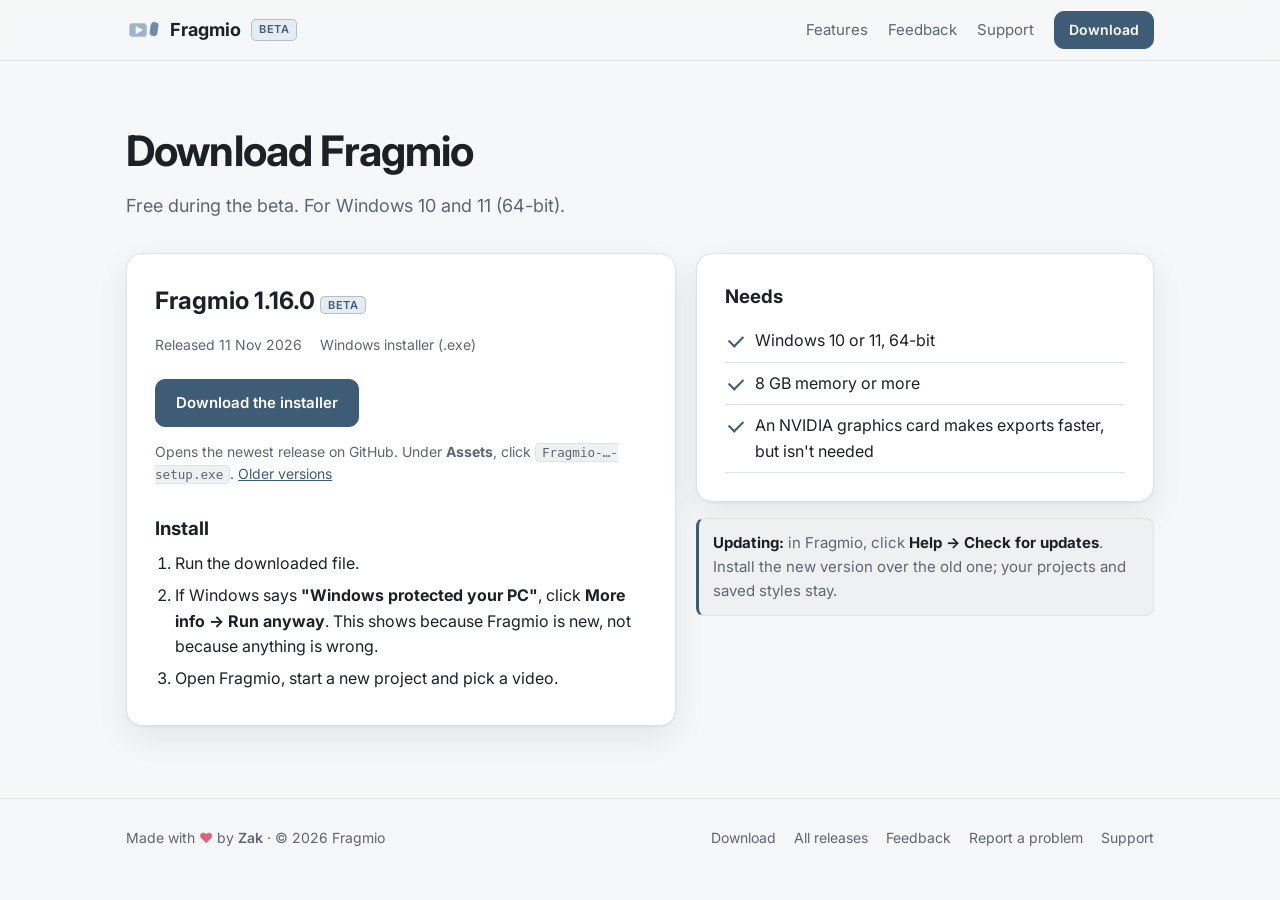
==== download.html @ da49f87a "fragmio website" ====
<!doctype html>
<html lang="en">
<head>
<meta charset="utf-8">
<meta name="viewport" content="width=device-width, initial-scale=1">
<title>Download Fragmio for Windows</title>
<meta name="description" content="Download the free Fragmio beta for Windows 10 and 11.">
<meta property="og:title" content="Download Fragmio for Windows">
<meta property="og:description" content="Download the free Fragmio beta for Windows 10 and 11.">
<meta name="theme-color" content="#3E5C76">
<link rel="icon" href="/favicon.svg" type="image/svg+xml">
<link rel="apple-touch-icon" href="/apple-touch-icon.png">
<link rel="preconnect" href="https://fonts.googleapis.com">
<link rel="preconnect" href="https://fonts.gstatic.com" crossorigin>
<link href="https://fonts.googleapis.com/css2?family=Inter:wght@400;500;600;700&display=swap" rel="stylesheet">
<link rel="stylesheet" href="/styles.css">
</head>
<body>
<header class="top"><div class="wrap">
  <a class="brand" href="/"><img src="/logo.svg" alt="">Fragmio <span class="beta">Beta</span></a>
  <nav class="links">
    <a href="/#features">Features</a>
    <a href="/feedback">Feedback</a>
    <a href="/support">Support</a>
    <a class="btn primary small" href="/download">Download</a>
  </nav>
</div></header>
<main>

<div class="wrap page">
  <h1>Download Fragmio</h1>
  <p class="lead">Free during the beta. For Windows 10 and 11 (64-bit).</p>
  <div class="two">
    <div class="panel">
      <h2 style="margin:0">Fragmio <span data-version></span> <span class="beta">Beta</span></h2>
      <div class="meta"><span>Released <span data-date></span></span><span>Windows installer (.exe)</span></div>
      <a class="btn primary" data-download href="#">Download the installer</a>
      <p style="margin:14px 0 0;font-size:14px;color:var(--muted)">Opens the newest release on GitHub. Under <b>Assets</b>, click <code>Fragmio-…-setup.exe</code>. <a data-releases href="#">Older versions</a></p>
      <h3 style="margin:28px 0 8px">Install</h3>
      <ol class="plain">
        <li>Run the downloaded file.</li>
        <li>If Windows says <b>"Windows protected your PC"</b>, click <b>More info → Run anyway</b>. This shows because Fragmio is new, not because anything is wrong.</li>
        <li>Open Fragmio, start a new project and pick a video.</li>
      </ol>
    </div>
    <div style="display:grid;gap:16px;align-content:start">
      <div class="panel">
        <h3 style="margin:0 0 8px">Needs</h3>
        <ul class="checks"><li>Windows 10 or 11, 64-bit</li><li>8 GB memory or more</li><li>An NVIDIA graphics card makes exports faster, but isn't needed</li></ul>
      </div>
      <div class="note"><b>Updating:</b> in Fragmio, click <b>Help → Check for updates</b>. Install the new version over the old one; your projects and saved styles stay.</div>
    </div>
  </div>
</div>
</main>
<footer class="bottom"><div class="wrap">
  <div class="made">Made with <span class="heart">♥</span> by <a href="/support">Zak</a> · © <span data-year></span> Fragmio</div>
  <nav><a href="/download">Download</a><a data-releases href="#">All releases</a><a href="/feedback">Feedback</a><a href="/feedback?type=problem">Report a problem</a><a href="/support">Support</a></nav>
</div></footer>
<script src="/config.js"></script>
<script src="/site.js"></script>
</body>
</html>
---- styles.css ----
:root {
  --bg: #F6F7F8; --surface: #FFFFFF; --sunken: #EEF0F2; --text: #1C2126; --muted: #5D6670; --line: #DFE3E7;
  --accent: #3E5C76; --accent-2: #6F8BA6; --accent-soft: #E6ECF2; --heart: #D9667A;
  --shadow: 0 1px 2px rgba(20, 30, 40, .06), 0 12px 32px rgba(20, 30, 40, .08);
}
@media (prefers-color-scheme: dark) {
  :root {
    --bg: #111417; --surface: #181C20; --sunken: #14181B; --text: #E7EAED; --muted: #98A2AC; --line: #262C32;
    --accent: #8FA9C2; --accent-2: #6F8BA6; --accent-soft: #1E2731; --shadow: 0 1px 2px rgba(0,0,0,.3), 0 12px 32px rgba(0,0,0,.35);
  }
}
* { box-sizing: border-box; }
html { -webkit-text-size-adjust: 100%; }
body { margin: 0; background: var(--bg); color: var(--text); font: 16px/1.6 Inter, 'Segoe UI', system-ui, sans-serif; }
a { color: var(--accent); }
img, svg { max-width: 100%; }
.wrap { max-width: 1060px; margin: 0 auto; padding: 0 16px; }

/* Header */
header.top { position: sticky; top: 0; z-index: 10; background: color-mix(in srgb, var(--bg) 88%, transparent); backdrop-filter: blur(10px); border-bottom: 1px solid var(--line); }
header.top .wrap { display: flex; align-items: center; justify-content: space-between; height: 60px; gap: 12px; }
.brand { display: flex; align-items: center; gap: 10px; font-weight: 700; font-size: 18px; color: var(--text); text-decoration: none; }
.brand img { width: 34px; height: 34px; }
.beta { font-size: 11px; font-weight: 600; letter-spacing: .05em; text-transform: uppercase; padding: 1px 7px; border-radius: 5px; color: var(--accent); background: var(--accent-soft); border: 1px solid color-mix(in srgb, var(--accent) 30%, transparent); }
nav.links { display: flex; align-items: center; gap: 20px; }
nav.links a { color: var(--muted); text-decoration: none; font-size: 15px; }
nav.links a:hover, nav.links a.on { color: var(--text); }
@media (max-width: 640px) { nav.links a:not(.btn) { display: none; } }

/* Buttons */
.btn { display: inline-flex; align-items: center; gap: 8px; padding: 11px 20px; border-radius: 10px; font-weight: 600; font-size: 15px; text-decoration: none; border: 1px solid var(--line); background: var(--surface); color: var(--text); cursor: pointer; }
.btn:hover { border-color: var(--accent-2); }
.btn.primary { background: var(--accent); border-color: var(--accent); color: #fff; }
@media (prefers-color-scheme: dark) { .btn.primary { color: #0F1418; } }
.btn.primary:hover { filter: brightness(1.08); }
.btn.small { padding: 7px 14px; font-size: 14px; }

/* Hero */
.hero { padding-top: 72px; padding-bottom: 40px; text-align: center; }
.hero h1 { font-size: clamp(34px, 6vw, 56px); line-height: 1.1; letter-spacing: -.02em; margin: 14px 0 16px; }
.hero p.lead { font-size: clamp(17px, 2.4vw, 20px); color: var(--muted); max-width: 640px; margin: 0 auto 28px; }
.cta { display: flex; justify-content: center; gap: 12px; flex-wrap: wrap; }
.hero small { display: block; margin-top: 14px; color: var(--muted); font-size: 13px; }
.illus { margin: 48px auto 0; max-width: 820px; }

/* Sections */
section { padding: 56px 0; }
section h2 { font-size: clamp(24px, 3.5vw, 32px); letter-spacing: -.01em; margin: 0 0 10px; }
section p.sub { color: var(--muted); margin: 0 0 32px; max-width: 640px; }
.grid { display: grid; grid-template-columns: repeat(auto-fit, minmax(min(100%, 290px), 1fr)); gap: 16px; }
.card { background: var(--surface); border: 1px solid var(--line); border-radius: 14px; padding: 22px; }
.card h3 { margin: 12px 0 6px; font-size: 17px; }
.card p { margin: 0; color: var(--muted); font-size: 15px; }
.card .ico { width: 40px; height: 40px; border-radius: 10px; display: grid; place-items: center; background: var(--accent-soft); color: var(--accent); }
.card .ico svg { width: 22px; height: 22px; fill: none; stroke: currentColor; stroke-width: 1.8; stroke-linecap: round; stroke-linejoin: round; }
.band { background: var(--surface); border-top: 1px solid var(--line); border-bottom: 1px solid var(--line); }
.steps { counter-reset: s; display: grid; grid-template-columns: repeat(auto-fit, minmax(220px, 1fr)); gap: 16px; padding: 0; margin: 0; list-style: none; }
.steps li { counter-increment: s; padding: 18px; border-radius: 12px; background: var(--sunken); border: 1px solid var(--line); }
.steps li::before { content: counter(s); display: grid; place-items: center; width: 28px; height: 28px; border-radius: 50%; background: var(--accent); color: var(--surface); font-weight: 700; font-size: 14px; margin-bottom: 8px; }
.privacy { display: grid; grid-template-columns: 1fr 1fr; gap: 32px; align-items: center; }
@media (max-width: 760px) { .privacy { grid-template-columns: 1fr; } }
.checks { list-style: none; padding: 0; margin: 0; }
.checks li { padding: 8px 0 8px 30px; position: relative; border-bottom: 1px solid var(--line); }
.checks li::before { content: ''; position: absolute; left: 4px; top: 15px; width: 12px; height: 7px; border-left: 2px solid var(--accent); border-bottom: 2px solid var(--accent); transform: rotate(-45deg); }

/* Simple pages */
.page { padding-top: 56px; padding-bottom: 72px; }
.page h1 { font-size: clamp(30px, 5vw, 42px); letter-spacing: -.02em; margin: 0 0 8px; }
.page .lead { color: var(--muted); font-size: 18px; margin: 0 0 32px; max-width: 640px; }
.panel { background: var(--surface); border: 1px solid var(--line); border-radius: 16px; padding: 28px; box-shadow: var(--shadow); }
.two { display: grid; grid-template-columns: 1.2fr 1fr; gap: 20px; }
@media (max-width: 800px) { .two { grid-template-columns: 1fr; } }
.meta { display: flex; flex-wrap: wrap; gap: 8px 18px; color: var(--muted); font-size: 14px; margin: 14px 0 22px; }
.note { background: var(--sunken); border: 1px solid var(--line); border-left: 3px solid var(--accent); border-radius: 8px; padding: 12px 14px; font-size: 15px; color: var(--muted); }
.note b { color: var(--text); }
ol.plain { padding-left: 20px; margin: 0; } ol.plain li { margin: 6px 0; }
.qr { width: 220px; height: 220px; border-radius: 12px; background: #fff; padding: 10px; border: 1px solid var(--line); display: grid; place-items: center; color: #5D6670; font-size: 13px; text-align: center; }
.qr img { width: 100%; height: 100%; object-fit: contain; }
.upi { display: inline-flex; align-items: center; gap: 10px; padding: 8px 12px; border-radius: 8px; background: var(--sunken); border: 1px solid var(--line); font-family: Consolas, monospace; }
.form-frame { width: 100%; min-height: 900px; border: 0; border-radius: 12px; background: var(--surface); }
.hidden { display: none !important; }
code { background: var(--sunken); border: 1px solid var(--line); padding: 1px 6px; border-radius: 5px; font-size: .9em; }

/* Footer */
footer.bottom { border-top: 1px solid var(--line); padding: 28px 0 40px; color: var(--muted); font-size: 14px; }
footer.bottom .wrap { display: flex; flex-wrap: wrap; gap: 12px 24px; align-items: center; justify-content: space-between; }
footer.bottom a { color: var(--muted); text-decoration: none; }
footer.bottom a:hover { color: var(--text); }
footer.bottom nav { display: flex; gap: 18px; flex-wrap: wrap; }
.heart { color: var(--heart); }
.made a { color: var(--accent); font-weight: 600; }
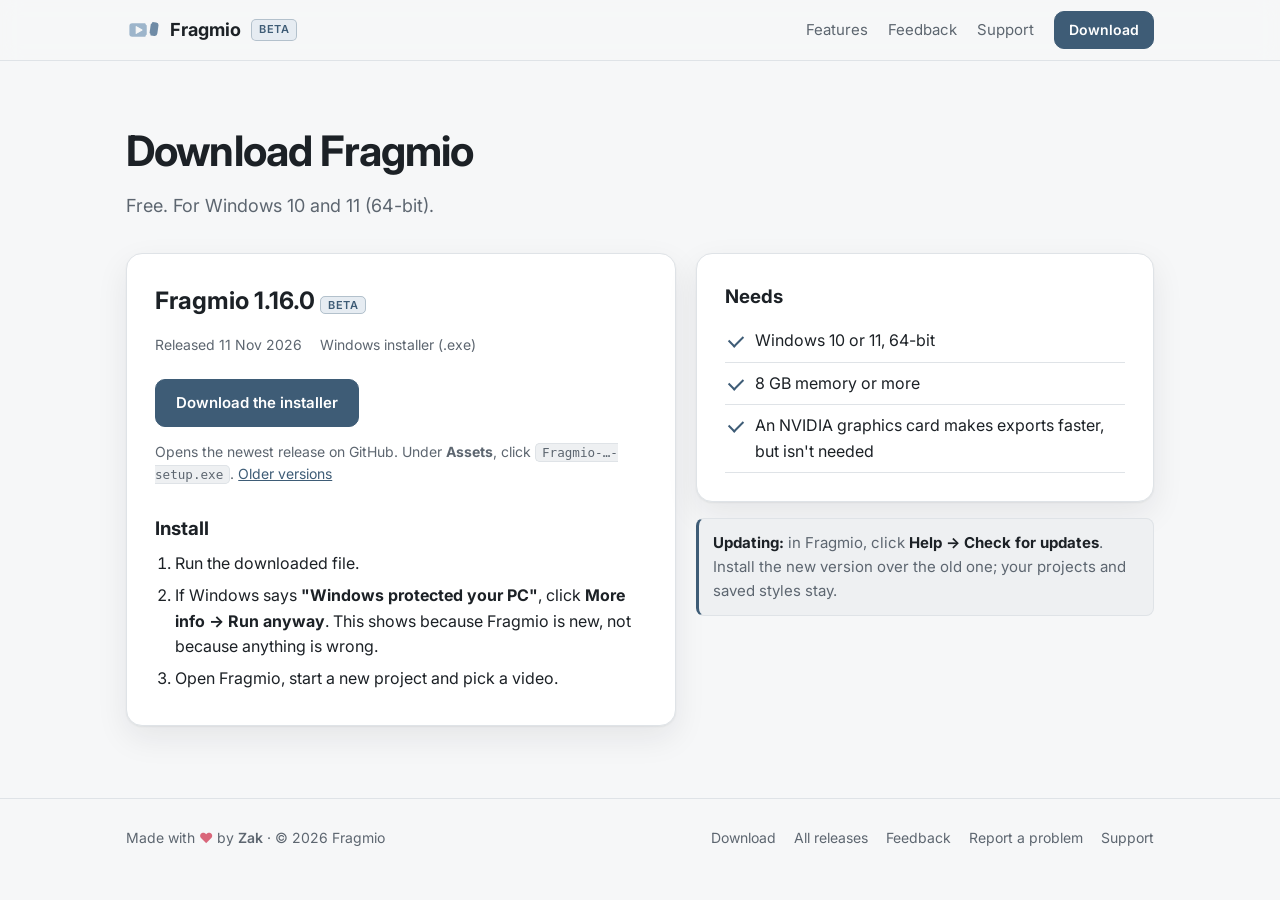
==== commit 87f13b55: "added automation" ====
--- a/download.html
+++ b/download.html
@@ -4,9 +4,9 @@
 <meta charset="utf-8">
 <meta name="viewport" content="width=device-width, initial-scale=1">
 <title>Download Fragmio for Windows</title>
-<meta name="description" content="Download the free Fragmio beta for Windows 10 and 11.">
+<meta name="description" content="Download Fragmio free for Windows 10 and 11.">
 <meta property="og:title" content="Download Fragmio for Windows">
-<meta property="og:description" content="Download the free Fragmio beta for Windows 10 and 11.">
+<meta property="og:description" content="Download Fragmio free for Windows 10 and 11.">
 <meta name="theme-color" content="#3E5C76">
 <link rel="icon" href="/favicon.svg" type="image/svg+xml">
 <link rel="apple-touch-icon" href="/apple-touch-icon.png">
@@ -17,7 +17,7 @@
 </head>
 <body>
 <header class="top"><div class="wrap">
-  <a class="brand" href="/"><img src="/logo.svg" alt="">Fragmio <span class="beta">Beta</span></a>
+  <a class="brand" href="/"><img src="/logo.svg" alt="">Fragmio <span class="beta" data-channel>Beta</span></a>
   <nav class="links">
     <a href="/#features">Features</a>
     <a href="/feedback">Feedback</a>
@@ -29,10 +29,10 @@
 
 <div class="wrap page">
   <h1>Download Fragmio</h1>
-  <p class="lead">Free during the beta. For Windows 10 and 11 (64-bit).</p>
+  <p class="lead">Free. For Windows 10 and 11 (64-bit).</p>
   <div class="two">
     <div class="panel">
-      <h2 style="margin:0">Fragmio <span data-version></span> <span class="beta">Beta</span></h2>
+      <h2 style="margin:0">Fragmio <span data-version></span> <span class="beta" data-channel>Beta</span></h2>
       <div class="meta"><span>Released <span data-date></span></span><span>Windows installer (.exe)</span></div>
       <a class="btn primary" data-download href="#">Download the installer</a>
       <p style="margin:14px 0 0;font-size:14px;color:var(--muted)">Opens the newest release on GitHub. Under <b>Assets</b>, click <code>Fragmio-…-setup.exe</code>. <a data-releases href="#">Older versions</a></p>
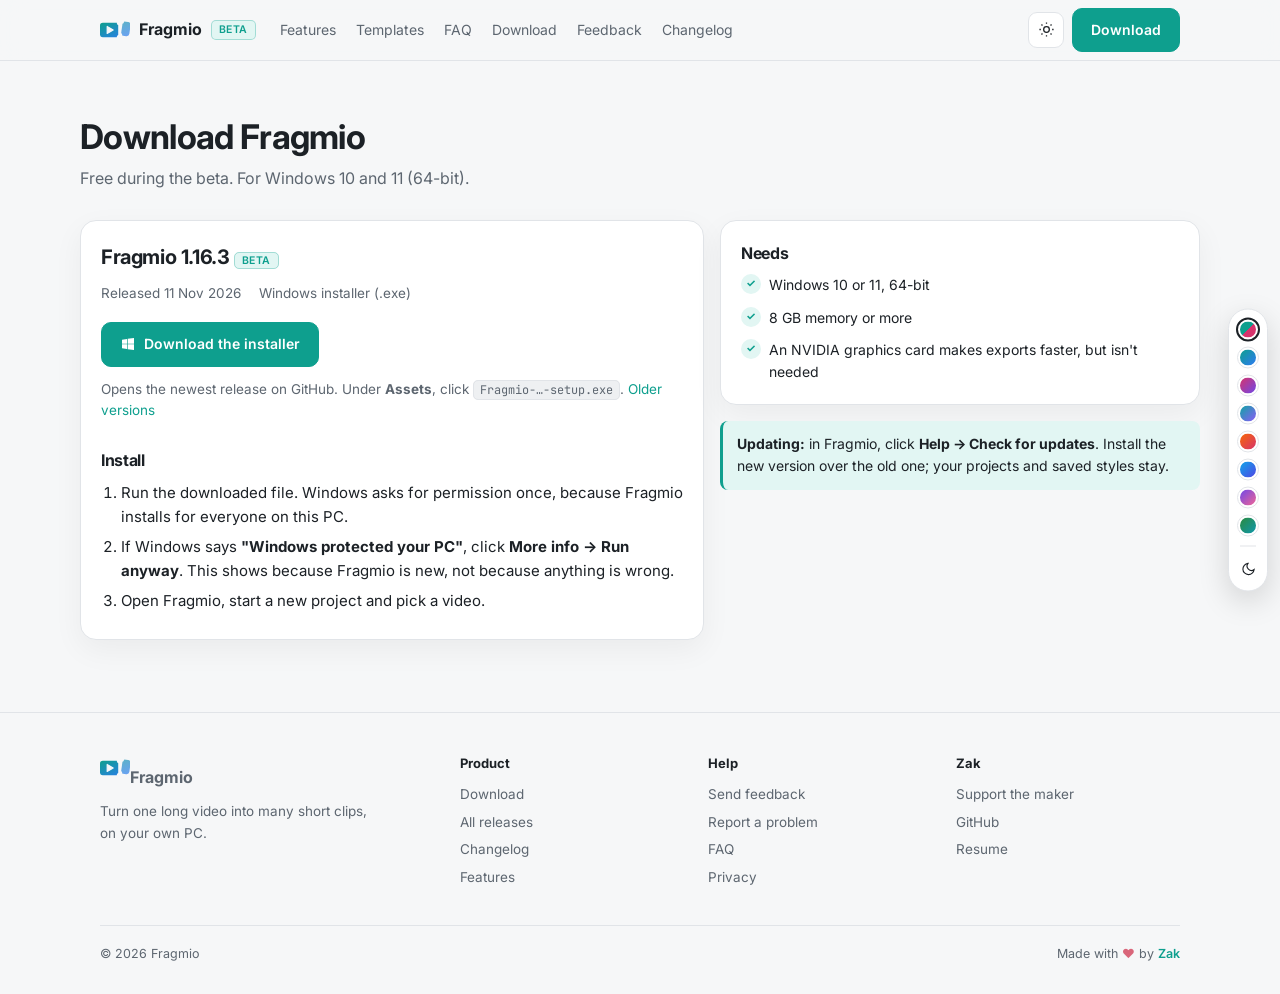
==== commit b984e06e: "new look" ====
--- a/download.html
+++ b/download.html
@@ -4,60 +4,44 @@
 <meta charset="utf-8">
 <meta name="viewport" content="width=device-width, initial-scale=1">
 <title>Download Fragmio for Windows</title>
-<meta name="description" content="Download Fragmio free for Windows 10 and 11.">
+<meta name="description" content="Download Fragmio, the free offline video-to-clips app, for Windows 10 and 11.">
 <meta property="og:title" content="Download Fragmio for Windows">
-<meta property="og:description" content="Download Fragmio free for Windows 10 and 11.">
-<meta name="theme-color" content="#3E5C76">
+<meta property="og:description" content="Download Fragmio, the free offline video-to-clips app, for Windows 10 and 11.">
 <link rel="icon" href="/favicon.svg" type="image/svg+xml">
 <link rel="apple-touch-icon" href="/apple-touch-icon.png">
-<link rel="preconnect" href="https://fonts.googleapis.com">
-<link rel="preconnect" href="https://fonts.gstatic.com" crossorigin>
-<link href="https://fonts.googleapis.com/css2?family=Inter:wght@400;500;600;700&display=swap" rel="stylesheet">
+<link rel="preconnect" href="https://fonts.googleapis.com"><link rel="preconnect" href="https://fonts.gstatic.com" crossorigin>
+<link href="https://fonts.googleapis.com/css2?family=Inter:wght@400;500;600;700&family=JetBrains+Mono:wght@500&display=swap" rel="stylesheet">
+<script>(function(){var r=document.documentElement,t,p;try{t=localStorage.getItem('fr-theme');p=localStorage.getItem('fr-palette')}catch(e){}r.dataset.theme=t||(matchMedia('(prefers-color-scheme: dark)').matches?'dark':'light');r.dataset.pal=p||'duo'})()</script>
 <link rel="stylesheet" href="/styles.css">
 </head>
 <body>
-<header class="top"><div class="wrap">
-  <a class="brand" href="/"><img src="/logo.svg" alt="">Fragmio <span class="beta" data-channel>Beta</span></a>
-  <nav class="links">
-    <a href="/#features">Features</a>
-    <a href="/feedback">Feedback</a>
-    <a href="/support">Support</a>
-    <a class="btn primary small" href="/download">Download</a>
-  </nav>
+<header class="nav"><div class="w">
+ <a class="logo" href="/"><svg class="lg" width="30" height="30" viewBox="10 22 84 56" aria-hidden="true"><defs><linearGradient id="lg1" x1="0" y1="0" x2="1" y2="1"><stop offset="0" style="stop-color:var(--g1)"/><stop offset="1" style="stop-color:var(--g2)"/></linearGradient><mask id="lm1"><rect width="100" height="100" fill="#fff"/><circle cx="64" cy="30" r="7" fill="#000"/><circle cx="64" cy="70" r="7" fill="#000"/><path d="M30 40V60L47 50Z" fill="#000" stroke="#000" stroke-width="3" stroke-linejoin="round"/></mask><clipPath id="la1"><rect width="61" height="100"/></clipPath><clipPath id="lb1"><rect x="67" width="33" height="100"/></clipPath></defs><g mask="url(#lm1)"><rect x="10" y="30" width="80" height="40" rx="8" fill="url(#lg1)" clip-path="url(#la1)"/></g><g transform="translate(4 -3) rotate(8 78 50)"><g mask="url(#lm1)"><rect x="10" y="30" width="80" height="40" rx="8" fill="url(#lg1)" opacity=".7" clip-path="url(#lb1)"/></g></g></svg>Fragmio <span class="beta" data-channel>BETA</span></a>
+ <nav><a href="/#features">Features</a><a href="/#templates">Templates</a><a href="/#faq">FAQ</a><a href="/download">Download</a><a href="/feedback">Feedback</a><a data-releases href="#">Changelog</a></nav>
+ <div class="r"><button class="icon-btn" id="theme" aria-label="Switch light or dark"><svg viewBox="0 0 24 24" fill="none" stroke="currentColor" stroke-width="1.8"><circle cx="12" cy="12" r="4"/><path d="M12 2v2M12 20v2M4.9 4.9l1.4 1.4M17.7 17.7l1.4 1.4M2 12h2M20 12h2M4.9 19.1l1.4-1.4M17.7 6.3l1.4-1.4"/></svg></button><a class="btn" href="/download">Download</a></div>
 </div></header>
 <main>
+<section class="page w">
+ <h1>Download Fragmio</h1><p class="lead">Free<span data-prerelease-only> during the beta</span>. For Windows 10 and 11 (64-bit).</p>
+ <div class="two"><div class="panel"><h2 style="font-size:20px">Fragmio <span data-version>1.16.3</span> <span class="beta" data-channel>BETA</span></h2>
+  <div class="meta"><span>Released <span data-date>11 Nov 2026</span></span><span>Windows installer (.exe)</span></div>
+  <a class="btn" data-download href="#"><svg viewBox="0 0 24 24" fill="currentColor"><path d="M3 5.5l7.5-1v7H3zm0 13l7.5 1v-7H3zm8.5 1.2L21 21v-8.5h-9.5zm0-15.4v7.2H21V3z"/></svg>Download the installer</a>
+  <p class="muted" style="font-size:13.5px;margin-top:12px">Opens the newest release on GitHub. Under <b>Assets</b>, click <code>Fragmio-…-setup.exe</code>. <a data-releases href="#" style="color:var(--a)">Older versions</a></p>
+  <h3 style="font-size:16px;margin:26px 0 6px">Install</h3><ol class="steps"><li>Run the downloaded file. Windows asks for permission once, because Fragmio installs for everyone on this PC.</li><li>If Windows says <b>"Windows protected your PC"</b>, click <b>More info → Run anyway</b>. This shows because Fragmio is new, not because anything is wrong.</li><li>Open Fragmio, start a new project and pick a video.</li></ol></div>
+ <div class="stack"><div class="panel"><h3 style="font-size:16px;margin-bottom:8px">Needs</h3><ul class="points"><li><span>Windows 10 or 11, 64-bit</span></li><li><span>8 GB memory or more</span></li><li><span>An NVIDIA graphics card makes exports faster, but isn't needed</span></li></ul></div>
+  <div class="note"><b>Updating:</b> in Fragmio, click <b>Help → Check for updates</b>. Install the new version over the old one; your projects and saved styles stay.</div></div></div>
+</section>
+</main>
+<footer><div class="w"><div class="fcols">
+ <div><a class="logo" href="/" style="margin:0 0 10px"><svg class="lg" width="30" height="30" viewBox="10 22 84 56" aria-hidden="true"><defs><linearGradient id="lg3" x1="0" y1="0" x2="1" y2="1"><stop offset="0" style="stop-color:var(--g1)"/><stop offset="1" style="stop-color:var(--g2)"/></linearGradient><mask id="lm3"><rect width="100" height="100" fill="#fff"/><circle cx="64" cy="30" r="7" fill="#000"/><circle cx="64" cy="70" r="7" fill="#000"/><path d="M30 40V60L47 50Z" fill="#000" stroke="#000" stroke-width="3" stroke-linejoin="round"/></mask><clipPath id="la3"><rect width="61" height="100"/></clipPath><clipPath id="lb3"><rect x="67" width="33" height="100"/></clipPath></defs><g mask="url(#lm3)"><rect x="10" y="30" width="80" height="40" rx="8" fill="url(#lg3)" clip-path="url(#la3)"/></g><g transform="translate(4 -3) rotate(8 78 50)"><g mask="url(#lm3)"><rect x="10" y="30" width="80" height="40" rx="8" fill="url(#lg3)" opacity=".7" clip-path="url(#lb3)"/></g></g></svg>Fragmio</a><p class="muted" style="font-size:13.5px;max-width:30ch">Turn one long video into many short clips, on your own PC.</p></div>
+ <div><h4>Product</h4><a href="/download">Download</a><a data-releases href="#">All releases</a><a data-releases href="#">Changelog</a><a href="/#features">Features</a></div>
+ <div><h4>Help</h4><a href="/feedback">Send feedback</a><a href="/feedback?type=problem">Report a problem</a><a href="/#faq">FAQ</a><a href="/#privacy">Privacy</a></div>
+ <div><h4>Zak</h4><a href="/support">Support the maker</a><a href="https://github.com/zeeshan-ahmad-khan" target="_blank" rel="noopener">GitHub</a><a href="https://zeeshan-ahmad-khan.netlify.app/" target="_blank" rel="noopener">Resume</a></div></div>
+ <div class="fb"><span>© <span data-year>2026</span> Fragmio</span><span>Made with <span class="heart">♥</span> by <a href="/support">Zak</a></span></div></div></footer>
+<div class="picker" id="picker" role="group" aria-label="Website colours"><button data-p="duo" data-name="Duo: teal light, berry dark" aria-label="Duo: teal light, berry dark" style="background:linear-gradient(135deg,#0E9F8E 50%,#D6336C 50%)"></button><button data-p="teal" data-name="Teal" aria-label="Teal" style="background:linear-gradient(135deg,#0E9F8E,#2E7BF2)"></button><button data-p="berry" data-name="Berry" aria-label="Berry" style="background:linear-gradient(135deg,#D6336C,#7048E8)"></button><button data-p="aurora" data-name="Aurora" aria-label="Aurora" style="background:linear-gradient(135deg,#0EA5A4,#8B5CF6)"></button><button data-p="sunset" data-name="Sunset" aria-label="Sunset" style="background:linear-gradient(135deg,#F76707,#D6336C)"></button><button data-p="ocean" data-name="Ocean" aria-label="Ocean" style="background:linear-gradient(135deg,#0EA5E9,#4F46E5)"></button><button data-p="grape" data-name="Grape" aria-label="Grape" style="background:linear-gradient(135deg,#7048E8,#F06595)"></button><button data-p="forest" data-name="Forest" aria-label="Forest" style="background:linear-gradient(135deg,#2B8A3E,#1098AD)"></button><hr><button class="mode" id="mode" data-name="Light / dark" aria-label="Switch light or dark"><svg viewBox="0 0 24 24" fill="none" stroke="currentColor" stroke-width="1.8"><path d="M21 12.8A9 9 0 1 1 11.2 3a7 7 0 0 0 9.8 9.8z"/></svg></button></div>
+<script src="/config.js"></script>
+<script src="/theme.js"></script>
+<script src="/site.js"></script>
 
-<div class="wrap page">
-  <h1>Download Fragmio</h1>
-  <p class="lead">Free. For Windows 10 and 11 (64-bit).</p>
-  <div class="two">
-    <div class="panel">
-      <h2 style="margin:0">Fragmio <span data-version></span> <span class="beta" data-channel>Beta</span></h2>
-      <div class="meta"><span>Released <span data-date></span></span><span>Windows installer (.exe)</span></div>
-      <a class="btn primary" data-download href="#">Download the installer</a>
-      <p style="margin:14px 0 0;font-size:14px;color:var(--muted)">Opens the newest release on GitHub. Under <b>Assets</b>, click <code>Fragmio-…-setup.exe</code>. <a data-releases href="#">Older versions</a></p>
-      <h3 style="margin:28px 0 8px">Install</h3>
-      <ol class="plain">
-        <li>Run the downloaded file.</li>
-        <li>If Windows says <b>"Windows protected your PC"</b>, click <b>More info → Run anyway</b>. This shows because Fragmio is new, not because anything is wrong.</li>
-        <li>Open Fragmio, start a new project and pick a video.</li>
-      </ol>
-    </div>
-    <div style="display:grid;gap:16px;align-content:start">
-      <div class="panel">
-        <h3 style="margin:0 0 8px">Needs</h3>
-        <ul class="checks"><li>Windows 10 or 11, 64-bit</li><li>8 GB memory or more</li><li>An NVIDIA graphics card makes exports faster, but isn't needed</li></ul>
-      </div>
-      <div class="note"><b>Updating:</b> in Fragmio, click <b>Help → Check for updates</b>. Install the new version over the old one; your projects and saved styles stay.</div>
-    </div>
-  </div>
-</div>
-</main>
-<footer class="bottom"><div class="wrap">
-  <div class="made">Made with <span class="heart">♥</span> by <a href="/support">Zak</a> · © <span data-year></span> Fragmio</div>
-  <nav><a href="/download">Download</a><a data-releases href="#">All releases</a><a href="/feedback">Feedback</a><a href="/feedback?type=problem">Report a problem</a><a href="/support">Support</a></nav>
-</div></footer>
-<script src="/config.js"></script>
-<script src="/site.js"></script>
 </body>
 </html>
--- a/styles.css
+++ b/styles.css
@@ -1,91 +1,168 @@
-:root {
-  --bg: #F6F7F8; --surface: #FFFFFF; --sunken: #EEF0F2; --text: #1C2126; --muted: #5D6670; --line: #DFE3E7;
-  --accent: #3E5C76; --accent-2: #6F8BA6; --accent-soft: #E6ECF2; --heart: #D9667A;
-  --shadow: 0 1px 2px rgba(20, 30, 40, .06), 0 12px 32px rgba(20, 30, 40, .08);
-}
-@media (prefers-color-scheme: dark) {
-  :root {
-    --bg: #111417; --surface: #181C20; --sunken: #14181B; --text: #E7EAED; --muted: #98A2AC; --line: #262C32;
-    --accent: #8FA9C2; --accent-2: #6F8BA6; --accent-soft: #1E2731; --shadow: 0 1px 2px rgba(0,0,0,.3), 0 12px 32px rgba(0,0,0,.35);
-  }
-}
-* { box-sizing: border-box; }
-html { -webkit-text-size-adjust: 100%; }
-body { margin: 0; background: var(--bg); color: var(--text); font: 16px/1.6 Inter, 'Segoe UI', system-ui, sans-serif; }
-a { color: var(--accent); }
-img, svg { max-width: 100%; }
-.wrap { max-width: 1060px; margin: 0 auto; padding: 0 16px; }
+:root{--bg:#F6F7F8;--bg2:#EEF0F2;--card:#FFFFFF;--text:#1C2126;--muted:#5D6670;--line:#E1E4E8;--a:#3E5C76;--a2:#6F8BA6;--asoft:#E6ECF2;--ok:#3E7A55;
+--ui:#FFFFFF;--ui2:#F3F5F7;--uiline:#E3E6EA;--uitext:#1C2126;--uimuted:#7A838C;--stage:#E9ECEF;--shadow:0 30px 80px rgba(28,33,38,.14)}
+:root[data-theme=dark]{--bg:#111417;--bg2:#15191C;--card:#181C20;--text:#E7EAED;--muted:#98A2AC;--line:#262C32;--a:#8FA9C2;--a2:#6F8BA6;--asoft:#1C2630;--ok:#8CCB98;
+--ui:#16191D;--ui2:#1B1F24;--uiline:#2A3037;--uitext:#E7EAED;--uimuted:#7F8A94;--stage:#0E1012;--shadow:0 30px 80px rgba(0,0,0,.55)}
+*{box-sizing:border-box}html{-webkit-text-size-adjust:100%;scroll-behavior:smooth}body{margin:0;background:var(--bg);color:var(--text);font:15px/1.6 Inter,"Segoe UI",system-ui,sans-serif;-webkit-font-smoothing:antialiased;transition:background .2s,color .2s}
+a{color:inherit;text-decoration:none}p{margin:0}h1,h2,h3{margin:0;letter-spacing:-.02em}
+.w{max-width:1120px;margin:0 auto;padding:0 20px}
+.btn{display:inline-flex;align-items:center;gap:8px;padding:10px 18px;border-radius:10px;font-weight:600;font-size:14px;background:var(--a);color:#fff;border:1px solid var(--a);cursor:pointer}
+:root[data-theme=dark] .btn{color:#0F1418}.btn.ghost,:root[data-theme=dark] .btn.ghost{background:var(--card);color:var(--text);border-color:var(--line)}.btn svg{width:16px;height:16px}
+.eyebrow{font-size:13px;font-weight:600;color:var(--a);margin-bottom:10px;display:block}
+.muted{color:var(--muted)}
+/* nav */
+.nav{position:sticky;top:0;z-index:20;background:color-mix(in srgb,var(--bg) 82%,transparent);backdrop-filter:blur(12px);border-bottom:1px solid var(--line)}
+.nav .w{display:flex;align-items:center;gap:24px;height:60px}.logo{display:flex;align-items:center;gap:9px;font-weight:700;font-size:16px}.logo .lg{width:30px;height:auto}
+.beta{font-size:10.5px;font-weight:600;letter-spacing:.04em;padding:1px 7px;border-radius:5px;color:var(--a);background:var(--asoft);border:1px solid color-mix(in srgb,var(--a) 30%,transparent)}
+.nav nav{display:flex;gap:20px;font-size:14px;color:var(--muted)}.nav nav a:hover{color:var(--text)}
+.nav .r{margin-left:auto;display:flex;gap:8px;align-items:center}
+.icon-btn{width:36px;height:36px;border-radius:9px;border:1px solid var(--line);background:var(--card);display:grid;place-items:center;cursor:pointer;color:var(--text)}.icon-btn svg{width:17px;height:17px}
+/* hero */
+.hero{text-align:center;padding:64px 0 36px}
+.pill{display:inline-flex;gap:8px;align-items:center;font-size:12.5px;color:var(--muted);background:var(--card);border:1px solid var(--line);padding:5px 12px;border-radius:999px}.pill i{width:7px;height:7px;border-radius:50%;background:var(--ok)}
+.hero h1{font-size:44px;line-height:1.12;font-weight:700;margin:20px auto 16px;max-width:17ch}.hero h1 span{color:var(--a)}
+.ratios{display:flex;gap:8px;justify-content:center;flex-wrap:wrap;margin-bottom:18px}.ratios span{display:inline-flex;align-items:center;gap:7px;font-size:13px;font-weight:500;padding:5px 11px;border-radius:8px;background:var(--card);border:1px solid var(--line)}
+.ratios b{display:inline-block;border:1.5px solid var(--a);border-radius:2px}
+.hero p.sub{max-width:54ch;margin:0 auto 24px;color:var(--muted);font-size:16px}
+.cta{display:flex;gap:10px;justify-content:center;flex-wrap:wrap}
+.trust{display:flex;gap:20px;justify-content:center;flex-wrap:wrap;margin-top:22px;font-size:13px;color:var(--muted)}.trust span::before{content:"✓";color:var(--ok);margin-right:6px;font-weight:700}
+/* app mock */
+.shot{margin:40px auto 0;max-width:1060px}
+.win{border-radius:14px;overflow:hidden;background:var(--ui);border:1px solid var(--uiline);box-shadow:var(--shadow);text-align:left;font-size:11px;color:var(--uitext)}
+.tb{display:flex;align-items:center;gap:14px;height:34px;padding:0 12px;border-bottom:1px solid var(--uiline);background:var(--ui2)}.tb .lg{width:22px;height:auto}.tb .m{display:flex;gap:12px;color:var(--uimuted)}.tb .t{margin:0 auto;color:var(--uimuted);font-family:"JetBrains Mono",monospace;font-size:10.5px}.tb .x{display:flex;gap:14px;color:var(--uimuted)}
+.tb .exp{background:var(--a);color:#fff;padding:3px 10px;border-radius:6px;font-weight:600}:root[data-theme=dark] .tb .exp{color:#0F1418}
+.body{display:grid;grid-template-columns:1fr 290px;height:390px}
+.stagewrap{display:flex;flex-direction:column;border-right:1px solid var(--uiline)}
+.sbar{display:flex;align-items:center;gap:8px;padding:8px 10px;border-bottom:1px solid var(--uiline)}.seg{display:flex;background:var(--ui2);border:1px solid var(--uiline);border-radius:7px;padding:2px}.seg span{padding:3px 9px;border-radius:5px;color:var(--uimuted)}.seg span.on{background:var(--a);color:#fff}:root[data-theme=dark] .seg span.on{color:#0F1418}
+.sel{border:1px solid var(--uiline);border-radius:6px;padding:3px 8px;color:var(--uimuted)}
+.stage{flex:1;background:var(--stage);display:grid;place-items:center;position:relative}
+.vid{width:70%;aspect-ratio:16/9;border-radius:4px;position:relative;overflow:hidden;background:linear-gradient(135deg,#5E7C99 0%,#9AB0C4 45%,#D7B9A6 100%)}
+.vid .p1,.vid .p2{position:absolute;bottom:0;width:22%;height:70%;border-radius:40% 40% 0 0;background:rgba(28,33,38,.55)}.vid .p1{left:18%}.vid .p2{right:18%}
+.vid .box{position:absolute;top:0;height:100%;border:2px solid #fff;box-shadow:0 0 0 999px rgba(0,0,0,.38)}.vid .box::after{content:"1";position:absolute;left:4px;top:4px;font-size:10px;font-weight:700;color:#fff;background:var(--a);border-radius:4px;padding:0 5px}
+.side{display:flex;flex-direction:column;background:var(--ui)}
+.tabs{display:grid;grid-template-columns:repeat(5,1fr);border-bottom:1px solid var(--uiline)}.tabs span{text-align:center;padding:8px 0;color:var(--uimuted);font-size:10px}.tabs span.on{color:var(--uitext);box-shadow:inset 0 -2px var(--a)}
+.ins{padding:12px;display:flex;flex-direction:column;gap:10px}.lab{color:var(--uimuted);font-size:10px}
+.chips{display:flex;gap:4px;flex-wrap:wrap}.chips span{padding:3px 7px;border:1px solid var(--uiline);border-radius:5px;color:var(--uimuted)}.chips span.on{border-color:var(--a);color:var(--uitext);background:color-mix(in srgb,var(--a) 14%,transparent)}
+.thumbs{display:grid;grid-template-columns:repeat(4,1fr);gap:6px}.thumbs i{aspect-ratio:9/16;border-radius:5px;background:linear-gradient(160deg,#5E7C99,#D7B9A6)}.thumbs i:nth-child(2){background:linear-gradient(160deg,#1C2126 50%,#5E7C99 50%)}.thumbs i:nth-child(3){background:linear-gradient(160deg,#E6ECF2,#9AB0C4)}.thumbs i:nth-child(4){background:linear-gradient(160deg,#3E5C76,#111417)}.thumbs i:first-child{outline:2px solid var(--a);outline-offset:1px}
+.list .it{display:flex;gap:8px;align-items:center;padding:6px;border-radius:6px}.list .it.on{background:var(--ui2)}.list .n{width:16px;height:16px;border-radius:4px;background:var(--a);color:#fff;font-size:9px;font-weight:700;display:grid;place-items:center}.list small{color:var(--uimuted);margin-left:auto;font-family:"JetBrains Mono",monospace;font-size:9.5px}
+.tl{border-top:1px solid var(--uiline);padding:8px 10px 10px;display:grid;gap:5px;background:var(--ui)}
+.ruler{height:12px;background:repeating-linear-gradient(90deg,var(--uiline) 0 1px,transparent 1px 40px);opacity:.9}
+.track{position:relative;height:30px;border-radius:5px;background:var(--ui2);overflow:hidden}.track i{position:absolute;top:0;bottom:0;width:7%;background:linear-gradient(135deg,#5E7C99,#D7B9A6);opacity:.45}
+.clip{position:absolute;top:2px;bottom:2px;border-radius:4px;border:2px solid var(--a);background:color-mix(in srgb,var(--a) 22%,transparent)}.clip b{position:absolute;left:4px;top:2px;font-size:9px;color:#fff;background:var(--a);border-radius:3px;padding:0 4px}
+.wave{height:22px;border-radius:5px;background:var(--ui2);-webkit-mask:repeating-linear-gradient(90deg,#000 0 2px,transparent 2px 4px);mask:repeating-linear-gradient(90deg,#000 0 2px,transparent 2px 4px);position:relative}.wave::before{content:"";position:absolute;inset:3px 0;background:var(--a2);opacity:.6;clip-path:polygon(0 50%,5% 20%,10% 70%,15% 30%,20% 60%,25% 10%,30% 80%,35% 40%,40% 55%,45% 15%,50% 75%,55% 35%,60% 65%,65% 20%,70% 70%,75% 30%,80% 60%,85% 25%,90% 70%,95% 40%,100% 50%,100% 100%,0 100%)}
+.head{position:absolute;top:-2px;bottom:-2px;width:2px;background:#E25C5C;left:44%}
+.cap{margin-top:12px;text-align:center;font-size:12.5px;color:var(--muted)}
+/* platforms */
+.plat{padding:56px 0 8px}.plat h2{font-size:15px;font-weight:600;text-align:center;color:var(--muted);margin-bottom:18px;letter-spacing:0}
+.pgrid{display:grid;grid-template-columns:repeat(6,1fr);gap:10px}.pc{background:var(--card);border:1px solid var(--line);border-radius:12px;padding:12px;display:flex;gap:10px;align-items:center}
+.pc .r{flex:none;width:30px;height:30px;border-radius:8px;background:var(--asoft);display:grid;place-items:center}.pc .r b{display:block;border:1.6px solid var(--a);border-radius:2px}.pc strong{display:block;font-size:13px}.pc small{color:var(--muted);font-size:12px}
+/* features */
+.feat{padding:72px 0;border-top:1px solid var(--line)}.feat.alt{background:var(--bg2)}
+.fg{display:grid;grid-template-columns:1fr 1.1fr;gap:56px;align-items:center}.fg.rev .tx{order:2}
+.fg h2{font-size:32px;line-height:1.18;font-weight:700;margin-bottom:12px}.fg .tx>p{color:var(--muted);margin-bottom:18px;max-width:46ch}
+.points{list-style:none;padding:0;margin:0;display:grid;gap:10px}.points li{display:grid;grid-template-columns:20px 1fr;gap:8px;font-size:14px}.points li::before{content:"✓";width:20px;height:20px;border-radius:50%;background:var(--asoft);color:var(--a);display:grid;place-items:center;font-size:11px;font-weight:700}.points b{font-weight:600}
+.panel{background:var(--card);border:1px solid var(--line);border-radius:16px;padding:20px;box-shadow:0 10px 30px rgba(0,0,0,.05)}
+.kbd{display:inline-block;font-family:"JetBrains Mono",monospace;font-size:12px;padding:1px 7px;border-radius:5px;border:1px solid var(--line);border-bottom-width:2px;background:var(--card)}
+/* mark panel */
+.markp .track{height:44px}.markp .wave{height:30px}.keys{display:flex;gap:10px;margin-top:14px;flex-wrap:wrap;font-size:13px;color:var(--muted)}
+/* layouts */
+.lays{display:grid;grid-template-columns:repeat(4,1fr);gap:12px}.lay{text-align:center;font-size:12.5px;color:var(--muted)}.lay .ph{aspect-ratio:9/16;border-radius:10px;background:#1C2126;padding:5px;display:grid;gap:4px;margin-bottom:8px;border:1px solid var(--line)}
+.lay .ph i{border-radius:5px;background:linear-gradient(135deg,#5E7C99,#D7B9A6)}.lay .ph.bg{background:linear-gradient(160deg,#3E5C76,#9AB0C4);place-items:center}.lay .ph.bg i{width:100%;aspect-ratio:16/9;box-shadow:0 6px 16px rgba(0,0,0,.3)}
+.lay.on .ph{outline:2px solid var(--a);outline-offset:2px}.lay.on{color:var(--text);font-weight:600}
+/* text demo */
+.demo{display:grid;grid-template-columns:1fr 240px;gap:20px;align-items:center}
+.phone{aspect-ratio:9/16;border-radius:22px;background:linear-gradient(170deg,#4E6A86,#B9C8D4 55%,#D9BCA8);position:relative;overflow:hidden;border:6px solid #1C2126;box-shadow:0 20px 50px rgba(0,0,0,.25)}
+.phone .ppl{position:absolute;bottom:0;left:22%;width:56%;height:46%;border-radius:45% 45% 0 0;background:rgba(28,33,38,.5)}
+.cap-out{position:absolute;left:8%;right:8%;top:16%;text-align:center;font-weight:800;font-size:19px;line-height:1.15;color:#fff;transition:all .2s}
+.cap-out.hook{text-shadow:0 2px 0 #000,0 0 12px rgba(0,0,0,.5);text-transform:uppercase}.cap-out.hook em{font-style:normal;color:#FFD84D}
+.cap-out.box span{background:#fff;color:#1C2126;padding:2px 6px;box-decoration-break:clone;-webkit-box-decoration-break:clone;line-height:1.6}.cap-out.box em{font-style:normal;color:#3E5C76}
+.cap-out.clean{font-weight:600;font-size:17px;-webkit-text-stroke:0;text-shadow:0 1px 8px rgba(0,0,0,.45)}.cap-out.clean em{font-style:normal;text-decoration:underline;text-decoration-color:#FFD84D;text-underline-offset:4px}
+.cap-out.script{font-family:Georgia,serif;font-style:italic;font-weight:600;font-size:21px;text-shadow:0 2px 10px rgba(0,0,0,.4)}.cap-out.script em{color:#FFD9C7}
+.ctl input{width:100%;padding:10px 12px;border-radius:9px;border:1px solid var(--line);background:var(--bg);color:var(--text);font:inherit;margin:6px 0 14px}
+.styles{display:flex;gap:6px;flex-wrap:wrap}.styles button{font:500 13px Inter,system-ui;padding:6px 11px;border-radius:8px;border:1px solid var(--line);background:var(--bg);color:var(--text);cursor:pointer}.styles button.on{border-color:var(--a);background:var(--asoft);color:var(--a)}
+.hint{font-size:12.5px;color:var(--muted);margin-top:12px}
+/* templates */
+.tpls{display:grid;grid-template-columns:repeat(5,1fr);gap:10px}.tp{aspect-ratio:9/16;border-radius:10px;position:relative;overflow:hidden;border:1px solid var(--line)}.tp span{position:absolute;left:8%;right:8%;font-weight:800;font-size:10px;text-align:center;color:#fff;line-height:1.2}
+/* export */
+.exp-rows{display:grid;gap:12px}.er{display:grid;grid-template-columns:32px 1fr auto;gap:10px;align-items:center;font-size:13px}.er .th{width:32px;aspect-ratio:9/16;border-radius:4px;background:linear-gradient(160deg,#5E7C99,#D7B9A6)}.bar{height:6px;border-radius:3px;background:var(--bg2);overflow:hidden;margin-top:5px}.bar b{display:block;height:100%;background:var(--a);border-radius:3px}.er small{color:var(--muted);font-family:"JetBrains Mono",monospace;font-size:11.5px}
+.stats{display:grid;grid-template-columns:repeat(3,1fr);gap:12px;margin-top:16px}.stats div{border:1px solid var(--line);border-radius:10px;padding:10px 12px}.stats b{display:block;font-size:18px}.stats span{font-size:12px;color:var(--muted)}
+/* privacy */
+.priv{display:grid;grid-template-columns:repeat(4,1fr);gap:12px;margin-top:28px}.priv .panel{padding:18px}.priv h3{font-size:15px;margin:10px 0 4px}.priv p{font-size:13.5px;color:var(--muted)}.priv .ic{width:34px;height:34px;border-radius:9px;background:var(--asoft);color:var(--a);display:grid;place-items:center}.priv .ic svg{width:18px;height:18px}
+.center{text-align:center}.center h2{font-size:32px;font-weight:700;margin-bottom:10px}.center>p{color:var(--muted);max-width:52ch;margin:0 auto}
+/* faq */
+.faq{max-width:760px;margin:28px auto 0}.faq details{border-bottom:1px solid var(--line);padding:16px 0}.faq summary{cursor:pointer;font-weight:600;list-style:none;display:flex;justify-content:space-between;gap:16px}.faq summary::after{content:"+";color:var(--muted);font-weight:400;font-size:18px;line-height:1}.faq details[open] summary::after{content:"–"}.faq details p{margin-top:8px;color:var(--muted);font-size:14.5px}
+/* final */
+.final{padding:72px 0}.fbox{border-radius:20px;padding:48px 24px;text-align:center;background:linear-gradient(135deg,#22374A,#3E5C76);color:#fff}.fbox h2{font-size:32px;font-weight:700;margin-bottom:10px}.fbox p{color:#C9D5E0;margin-bottom:22px}.fbox .btn{background:#fff;color:#1C2126;border-color:#fff}.fbox small{display:block;margin-top:14px;color:#9FB2C4;font-size:12.5px}
+:root[data-theme=dark] .fbox{background:linear-gradient(135deg,#1B2633,#2A4157)}
+footer{border-top:1px solid var(--line);padding:40px 0 30px;font-size:13.5px}.fcols{display:grid;grid-template-columns:1.5fr repeat(3,1fr);gap:24px}.fcols h4{font-size:13px;margin:0 0 10px}.fcols a{display:block;color:var(--muted);margin:6px 0}.fcols a:hover{color:var(--text)}
+.fb{margin-top:30px;padding-top:18px;border-top:1px solid var(--line);display:flex;justify-content:space-between;flex-wrap:wrap;gap:10px;color:var(--muted);font-size:12.5px}.fb .heart{color:#D9667A}.fb a{color:var(--a);font-weight:600}
 
-/* Header */
-header.top { position: sticky; top: 0; z-index: 10; background: color-mix(in srgb, var(--bg) 88%, transparent); backdrop-filter: blur(10px); border-bottom: 1px solid var(--line); }
-header.top .wrap { display: flex; align-items: center; justify-content: space-between; height: 60px; gap: 12px; }
-.brand { display: flex; align-items: center; gap: 10px; font-weight: 700; font-size: 18px; color: var(--text); text-decoration: none; }
-.brand img { width: 34px; height: 34px; }
-.beta { font-size: 11px; font-weight: 600; letter-spacing: .05em; text-transform: uppercase; padding: 1px 7px; border-radius: 5px; color: var(--accent); background: var(--accent-soft); border: 1px solid color-mix(in srgb, var(--accent) 30%, transparent); }
-nav.links { display: flex; align-items: center; gap: 20px; }
-nav.links a { color: var(--muted); text-decoration: none; font-size: 15px; }
-nav.links a:hover, nav.links a.on { color: var(--text); }
-@media (max-width: 640px) { nav.links a:not(.btn) { display: none; } }
+/* ---- palettes (data-pal) ---- */
 
-/* Buttons */
-.btn { display: inline-flex; align-items: center; gap: 8px; padding: 11px 20px; border-radius: 10px; font-weight: 600; font-size: 15px; text-decoration: none; border: 1px solid var(--line); background: var(--surface); color: var(--text); cursor: pointer; }
-.btn:hover { border-color: var(--accent-2); }
-.btn.primary { background: var(--accent); border-color: var(--accent); color: #fff; }
-@media (prefers-color-scheme: dark) { .btn.primary { color: #0F1418; } }
-.btn.primary:hover { filter: brightness(1.08); }
-.btn.small { padding: 7px 14px; font-size: 14px; }
 
-/* Hero */
-.hero { padding-top: 72px; padding-bottom: 40px; text-align: center; }
-.hero h1 { font-size: clamp(34px, 6vw, 56px); line-height: 1.1; letter-spacing: -.02em; margin: 14px 0 16px; }
-.hero p.lead { font-size: clamp(17px, 2.4vw, 20px); color: var(--muted); max-width: 640px; margin: 0 auto 28px; }
-.cta { display: flex; justify-content: center; gap: 12px; flex-wrap: wrap; }
-.hero small { display: block; margin-top: 14px; color: var(--muted); font-size: 13px; }
-.illus { margin: 48px auto 0; max-width: 820px; }
+:root[data-pal=teal]{--a:#0E9F8E;--a2:#38C6B3;--asoft:#E2F6F3;--g1:#0E9F8E;--g2:#2E7BF2;--fb1:#0B6F66;--fb2:#1D5FC4}
+:root[data-pal=teal][data-theme=dark]{--a:#4FD6C4;--asoft:#12302C;--fb1:#0B3F3A;--fb2:#16366E}
+:root[data-pal=berry]{--a:#D6336C;--a2:#F06595;--asoft:#FCE7EF;--g1:#D6336C;--g2:#7048E8;--fb1:#9C1D4F;--fb2:#5B30C2}
+:root[data-pal=berry][data-theme=dark]{--a:#F783AC;--asoft:#3A1625;--fb1:#5E1330;--fb2:#35206E}
+/* Duo: teal in light, berry in dark */
+:root[data-pal=duo]{--a:#0E9F8E;--a2:#38C6B3;--asoft:#E2F6F3;--g1:#0E9F8E;--g2:#2E7BF2;--fb1:#0B6F66;--fb2:#1D5FC4}
+:root[data-pal=duo][data-theme=dark]{--a:#F783AC;--a2:#F06595;--asoft:#3A1625;--g1:#F06595;--g2:#8B6CF0;--fb1:#5E1330;--fb2:#35206E}
+:root[data-pal=aurora]{--a:#0D9488;--a2:#8B5CF6;--asoft:#E6F6F4;--g1:#0EA5A4;--g2:#8B5CF6;--fb1:#0F766E;--fb2:#6D28D9}
+:root[data-pal=aurora][data-theme=dark]{--a:#5EEAD4;--asoft:#132E2C;--g1:#2DD4BF;--g2:#A78BFA;--fb1:#0F3D3A;--fb2:#3B1F75}
+:root[data-pal=sunset]{--a:#E8590C;--a2:#E64980;--asoft:#FFF0E6;--g1:#F76707;--g2:#D6336C;--fb1:#C2410C;--fb2:#BE185D}
+:root[data-pal=sunset][data-theme=dark]{--a:#FF922B;--asoft:#3A2112;--g1:#FF922B;--g2:#F06595;--fb1:#6B2410;--fb2:#5E1338}
+:root[data-pal=ocean]{--a:#0B7BD6;--a2:#5C7CFA;--asoft:#E5F2FC;--g1:#0EA5E9;--g2:#4F46E5;--fb1:#075985;--fb2:#3730A3}
+:root[data-pal=ocean][data-theme=dark]{--a:#4DABF7;--asoft:#11263A;--g1:#38BDF8;--g2:#818CF8;--fb1:#0B3550;--fb2:#26246B}
+:root[data-pal=grape]{--a:#7048E8;--a2:#CC5DE8;--asoft:#F0EBFF;--g1:#7048E8;--g2:#F06595;--fb1:#5432C9;--fb2:#B02A79}
+:root[data-pal=grape][data-theme=dark]{--a:#9775FA;--asoft:#251C42;--g1:#9775FA;--g2:#F783AC;--fb1:#2E1F6E;--fb2:#5E1838}
+:root[data-pal=forest]{--a:#2F9E44;--a2:#94D82D;--asoft:#EAF6EC;--g1:#2B8A3E;--g2:#1098AD;--fb1:#1E6B30;--fb2:#0C6B7A}
+:root[data-pal=forest][data-theme=dark]{--a:#69DB7C;--asoft:#14301B;--g1:#69DB7C;--g2:#3BC9DB;--fb1:#123D1E;--fb2:#0B3D45}
+.hero h1 span{background:linear-gradient(90deg,var(--g1),var(--g2));-webkit-background-clip:text;background-clip:text;color:transparent}
+.fbox,:root[data-theme=dark] .fbox{background:linear-gradient(135deg,var(--fb1),var(--fb2))}.fbox p{color:rgba(255,255,255,.82)}.fbox small{color:rgba(255,255,255,.65)}
+.pill i{background:var(--a)}
+.vid,.thumbs i:first-child,.er .th:first-child,.lay .ph i{background:linear-gradient(135deg,var(--g1),var(--g2))}
 
-/* Sections */
-section { padding: 56px 0; }
-section h2 { font-size: clamp(24px, 3.5vw, 32px); letter-spacing: -.01em; margin: 0 0 10px; }
-section p.sub { color: var(--muted); margin: 0 0 32px; max-width: 640px; }
-.grid { display: grid; grid-template-columns: repeat(auto-fit, minmax(min(100%, 290px), 1fr)); gap: 16px; }
-.card { background: var(--surface); border: 1px solid var(--line); border-radius: 14px; padding: 22px; }
-.card h3 { margin: 12px 0 6px; font-size: 17px; }
-.card p { margin: 0; color: var(--muted); font-size: 15px; }
-.card .ico { width: 40px; height: 40px; border-radius: 10px; display: grid; place-items: center; background: var(--accent-soft); color: var(--accent); }
-.card .ico svg { width: 22px; height: 22px; fill: none; stroke: currentColor; stroke-width: 1.8; stroke-linecap: round; stroke-linejoin: round; }
-.band { background: var(--surface); border-top: 1px solid var(--line); border-bottom: 1px solid var(--line); }
-.steps { counter-reset: s; display: grid; grid-template-columns: repeat(auto-fit, minmax(220px, 1fr)); gap: 16px; padding: 0; margin: 0; list-style: none; }
-.steps li { counter-increment: s; padding: 18px; border-radius: 12px; background: var(--sunken); border: 1px solid var(--line); }
-.steps li::before { content: counter(s); display: grid; place-items: center; width: 28px; height: 28px; border-radius: 50%; background: var(--accent); color: var(--surface); font-weight: 700; font-size: 14px; margin-bottom: 8px; }
-.privacy { display: grid; grid-template-columns: 1fr 1fr; gap: 32px; align-items: center; }
-@media (max-width: 760px) { .privacy { grid-template-columns: 1fr; } }
-.checks { list-style: none; padding: 0; margin: 0; }
-.checks li { padding: 8px 0 8px 30px; position: relative; border-bottom: 1px solid var(--line); }
-.checks li::before { content: ''; position: absolute; left: 4px; top: 15px; width: 12px; height: 7px; border-left: 2px solid var(--accent); border-bottom: 2px solid var(--accent); transform: rotate(-45deg); }
+/* ---- motion ---- */
+.hero h1 span{background-size:200% 100%;animation:sheen 6s ease-in-out infinite}
+@keyframes sheen{0%,100%{background-position:0% 50%}50%{background-position:100% 50%}}
+.rot{display:inline-block;transition:opacity .35s,transform .35s,filter .35s}.rot.out{opacity:0;transform:translateY(.35em);filter:blur(4px)}
+.hero .pill,.hero h1,.hero .ratios,.hero .sub,.hero .cta,.hero .trust,.shot{animation:rise .8s cubic-bezier(.2,.7,.1,1) both}
+.hero h1{animation-delay:.06s}.hero .ratios{animation-delay:.14s}.hero .sub{animation-delay:.2s}.hero .cta{animation-delay:.26s}.hero .trust{animation-delay:.32s}.shot{animation-delay:.4s}
+@keyframes rise{from{opacity:0;transform:translateY(14px)}to{opacity:1;transform:none}}
+.shot .head{animation:play 9s linear infinite}@keyframes play{from{left:2%}to{left:96%}}
+.shot .clip{animation:pop .5s cubic-bezier(.2,.9,.3,1.3) both}.shot .clip:nth-of-type(1){animation-delay:1s}.shot .clip:nth-of-type(2){animation-delay:1.4s}.shot .clip:nth-of-type(3){animation-delay:1.8s}
+@keyframes pop{from{opacity:0;transform:scaleX(.2)}to{opacity:1;transform:none}}
+.shot .vid .box{animation:drift 7s ease-in-out infinite alternate}.shot .vid .box+.box{animation-delay:-3s}@keyframes drift{from{transform:translateX(-6%)}to{transform:translateX(6%)}}
+.btn{transition:transform .15s,box-shadow .2s,filter .2s}.btn:hover{transform:translateY(-1px);box-shadow:0 8px 22px color-mix(in srgb,var(--a) 35%,transparent)}
+.hero .btn:not(.ghost){background:linear-gradient(90deg,var(--g1),var(--g2));border:0}
+.reveal{opacity:0;transform:translateY(22px);transition:opacity .7s,transform .7s cubic-bezier(.2,.7,.1,1)}.reveal.in{opacity:1;transform:none}
+.pc{transition:transform .2s,border-color .2s}.pc:hover{transform:translateY(-3px);border-color:var(--a)}
+.tp{transition:transform .3s}.tp:hover{transform:translateY(-6px) rotate(-1.5deg)}
+.bar b{transition:width 1.4s cubic-bezier(.2,.7,.1,1)}.exp-rows:not(.in) .bar b{width:0!important}
+.glow{position:absolute;inset:auto 0 0;height:60%;background:radial-gradient(50% 60% at 50% 100%,color-mix(in srgb,var(--g2) 22%,transparent),transparent);pointer-events:none;z-index:-1}
+.hero{position:relative;z-index:0}
+@media (prefers-reduced-motion: reduce){.hero h1 span,.shot .head,.shot .vid .box{animation:none}.reveal{opacity:1;transform:none}}
+@media(max-width:960px){.nav nav{display:none}.body{grid-template-columns:1fr}.side{display:none}.pgrid{grid-template-columns:repeat(3,1fr)}.fg,.demo{grid-template-columns:1fr;gap:28px}.fg.rev .tx{order:0}.priv{grid-template-columns:1fr 1fr}.tpls{grid-template-columns:repeat(3,1fr)}.fcols{grid-template-columns:1fr 1fr}.demo .phone{max-width:240px;margin:0 auto}}
+@media(max-width:560px){.hero h1{font-size:32px}.fg h2,.center h2,.fbox h2{font-size:25px}.body{height:250px}.pgrid,.priv{grid-template-columns:1fr 1fr}.sbar .sel,.tb .m,.tb .x{display:none}.lays{grid-template-columns:repeat(2,1fr)}.nav .r .btn{display:none}}
+@media (prefers-reduced-motion: reduce){*{transition:none!important}}
 
-/* Simple pages */
-.page { padding-top: 56px; padding-bottom: 72px; }
-.page h1 { font-size: clamp(30px, 5vw, 42px); letter-spacing: -.02em; margin: 0 0 8px; }
-.page .lead { color: var(--muted); font-size: 18px; margin: 0 0 32px; max-width: 640px; }
-.panel { background: var(--surface); border: 1px solid var(--line); border-radius: 16px; padding: 28px; box-shadow: var(--shadow); }
-.two { display: grid; grid-template-columns: 1.2fr 1fr; gap: 20px; }
-@media (max-width: 800px) { .two { grid-template-columns: 1fr; } }
-.meta { display: flex; flex-wrap: wrap; gap: 8px 18px; color: var(--muted); font-size: 14px; margin: 14px 0 22px; }
-.note { background: var(--sunken); border: 1px solid var(--line); border-left: 3px solid var(--accent); border-radius: 8px; padding: 12px 14px; font-size: 15px; color: var(--muted); }
-.note b { color: var(--text); }
-ol.plain { padding-left: 20px; margin: 0; } ol.plain li { margin: 6px 0; }
-.qr { width: 220px; height: 220px; border-radius: 12px; background: #fff; padding: 10px; border: 1px solid var(--line); display: grid; place-items: center; color: #5D6670; font-size: 13px; text-align: center; }
-.qr img { width: 100%; height: 100%; object-fit: contain; }
-.upi { display: inline-flex; align-items: center; gap: 10px; padding: 8px 12px; border-radius: 8px; background: var(--sunken); border: 1px solid var(--line); font-family: Consolas, monospace; }
-.form-frame { width: 100%; min-height: 900px; border: 0; border-radius: 12px; background: var(--surface); }
-.hidden { display: none !important; }
-code { background: var(--sunken); border: 1px solid var(--line); padding: 1px 6px; border-radius: 5px; font-size: .9em; }
-
-/* Footer */
-footer.bottom { border-top: 1px solid var(--line); padding: 28px 0 40px; color: var(--muted); font-size: 14px; }
-footer.bottom .wrap { display: flex; flex-wrap: wrap; gap: 12px 24px; align-items: center; justify-content: space-between; }
-footer.bottom a { color: var(--muted); text-decoration: none; }
-footer.bottom a:hover { color: var(--text); }
-footer.bottom nav { display: flex; gap: 18px; flex-wrap: wrap; }
-.heart { color: var(--heart); }
-.made a { color: var(--accent); font-weight: 600; }
+/* ---- theme picker: vertical, middle right ---- */
+.picker{position:fixed;right:12px;top:50%;transform:translateY(-50%);z-index:50;display:flex;flex-direction:column;gap:8px;align-items:center;padding:10px 7px;border-radius:999px;background:var(--card);border:1px solid var(--line);box-shadow:0 10px 30px rgba(0,0,0,.15)}
+.picker button{width:20px;height:20px;border-radius:50%;border:2px solid var(--card);outline:1px solid var(--line);cursor:pointer;padding:0;position:relative}
+.picker button.on{outline:2px solid var(--text)}
+.picker button::after{content:attr(data-name);position:absolute;right:30px;top:50%;transform:translateY(-50%);white-space:nowrap;font:500 12px Inter,system-ui;color:var(--text);background:var(--card);border:1px solid var(--line);padding:3px 8px;border-radius:6px;opacity:0;pointer-events:none;transition:opacity .15s}
+.picker button:hover::after,.picker button:focus-visible::after{opacity:1}
+.picker hr{width:16px;border:0;border-top:1px solid var(--line);margin:2px 0}
+.picker .mode{width:24px;height:24px;border-radius:50%;border:0;outline:0;background:none;color:var(--text);display:grid;place-items:center}.picker .mode svg{width:15px;height:15px}
+@media(max-width:560px){.picker{right:8px;padding:8px 5px;gap:6px}.picker button{width:16px;height:16px}}
+/* ---- simple pages ---- */
+.page{padding:56px 0 72px}.page h1{font-size:34px;line-height:1.15;font-weight:700;margin:0 0 10px}.page .lead{color:var(--muted);font-size:16px;max-width:56ch;margin-bottom:28px}
+.two{display:grid;grid-template-columns:1.3fr 1fr;gap:16px}.stack{display:grid;gap:16px;align-content:start}
+.meta{display:flex;gap:18px;flex-wrap:wrap;color:var(--muted);font-size:13.5px;margin:10px 0 18px}
+ol.steps{padding-left:20px;margin:8px 0 0}ol.steps li{margin:6px 0}
+.note{border-left:3px solid var(--a);background:var(--asoft);border-radius:8px;padding:12px 14px;font-size:14px}
+.qr{width:200px;max-width:100%;aspect-ratio:1;border-radius:12px;background:#fff;border:1px solid var(--line);padding:10px;display:grid;place-items:center;color:#5D6670;font-size:12.5px;text-align:center}.qr img{width:100%;height:100%;object-fit:contain}
+.upi{font-family:"JetBrains Mono",monospace;font-size:13px;display:flex;gap:10px;align-items:center;margin-top:12px}
+.form-frame{width:100%;min-height:900px;border:0;border-radius:12px;background:var(--card)}
+.hidden{display:none!important}
+code{font-family:"JetBrains Mono",monospace;font-size:.88em;background:var(--bg2);border:1px solid var(--line);padding:1px 6px;border-radius:5px}
+@media(max-width:860px){.two{grid-template-columns:1fr}.page h1{font-size:28px}}
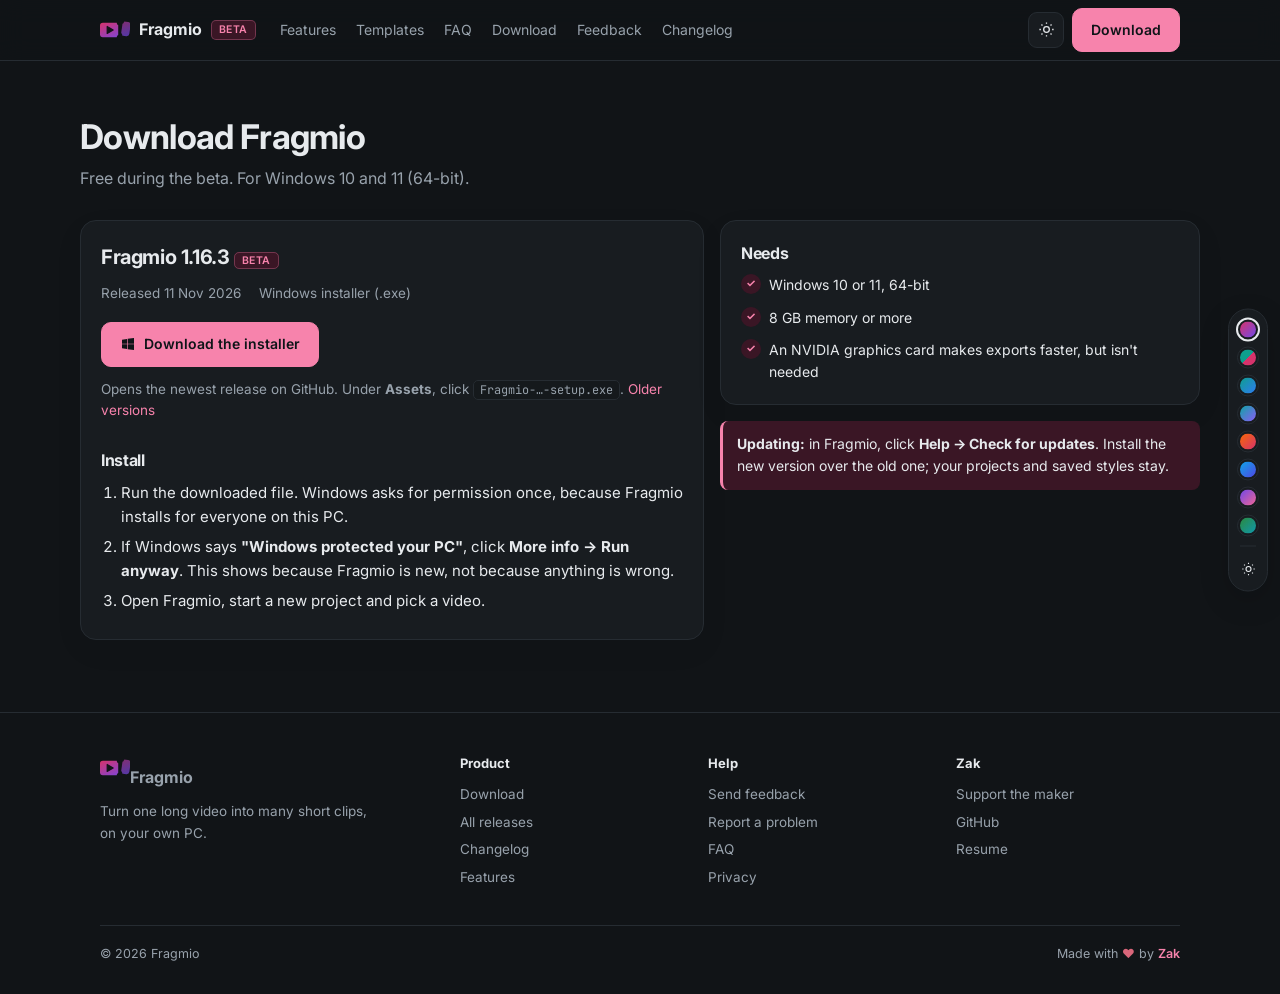
==== commit 38dc6249: "new themes" ====
--- a/download.html
+++ b/download.html
@@ -11,14 +11,14 @@
 <link rel="apple-touch-icon" href="/apple-touch-icon.png">
 <link rel="preconnect" href="https://fonts.googleapis.com"><link rel="preconnect" href="https://fonts.gstatic.com" crossorigin>
 <link href="https://fonts.googleapis.com/css2?family=Inter:wght@400;500;600;700&family=JetBrains+Mono:wght@500&display=swap" rel="stylesheet">
-<script>(function(){var r=document.documentElement,t,p;try{t=localStorage.getItem('fr-theme');p=localStorage.getItem('fr-palette')}catch(e){}r.dataset.theme=t||(matchMedia('(prefers-color-scheme: dark)').matches?'dark':'light');r.dataset.pal=p||'duo'})()</script>
+<script>(function(){var r=document.documentElement,t,p;try{t=localStorage.getItem('fr-theme');p=localStorage.getItem('fr-palette')}catch(e){}r.dataset.theme=t||'dark';r.dataset.pal=p||'berry'})()</script>
 <link rel="stylesheet" href="/styles.css">
 </head>
 <body>
 <header class="nav"><div class="w">
  <a class="logo" href="/"><svg class="lg" width="30" height="30" viewBox="10 22 84 56" aria-hidden="true"><defs><linearGradient id="lg1" x1="0" y1="0" x2="1" y2="1"><stop offset="0" style="stop-color:var(--g1)"/><stop offset="1" style="stop-color:var(--g2)"/></linearGradient><mask id="lm1"><rect width="100" height="100" fill="#fff"/><circle cx="64" cy="30" r="7" fill="#000"/><circle cx="64" cy="70" r="7" fill="#000"/><path d="M30 40V60L47 50Z" fill="#000" stroke="#000" stroke-width="3" stroke-linejoin="round"/></mask><clipPath id="la1"><rect width="61" height="100"/></clipPath><clipPath id="lb1"><rect x="67" width="33" height="100"/></clipPath></defs><g mask="url(#lm1)"><rect x="10" y="30" width="80" height="40" rx="8" fill="url(#lg1)" clip-path="url(#la1)"/></g><g transform="translate(4 -3) rotate(8 78 50)"><g mask="url(#lm1)"><rect x="10" y="30" width="80" height="40" rx="8" fill="url(#lg1)" opacity=".7" clip-path="url(#lb1)"/></g></g></svg>Fragmio <span class="beta" data-channel>BETA</span></a>
  <nav><a href="/#features">Features</a><a href="/#templates">Templates</a><a href="/#faq">FAQ</a><a href="/download">Download</a><a href="/feedback">Feedback</a><a data-releases href="#">Changelog</a></nav>
- <div class="r"><button class="icon-btn" id="theme" aria-label="Switch light or dark"><svg viewBox="0 0 24 24" fill="none" stroke="currentColor" stroke-width="1.8"><circle cx="12" cy="12" r="4"/><path d="M12 2v2M12 20v2M4.9 4.9l1.4 1.4M17.7 17.7l1.4 1.4M2 12h2M20 12h2M4.9 19.1l1.4-1.4M17.7 6.3l1.4-1.4"/></svg></button><a class="btn" href="/download">Download</a></div>
+ <div class="r"><button class="icon-btn" id="theme" aria-label="Switch light or dark"><svg class="i-moon" viewBox="0 0 24 24" fill="none" stroke="currentColor" stroke-width="1.8"><path d="M21 12.8A9 9 0 1 1 11.2 3a7 7 0 0 0 9.8 9.8z"/></svg><svg class="i-sun" viewBox="0 0 24 24" fill="none" stroke="currentColor" stroke-width="1.8"><circle cx="12" cy="12" r="4"/><path d="M12 2v2M12 20v2M4.9 4.9l1.4 1.4M17.7 17.7l1.4 1.4M2 12h2M20 12h2M4.9 19.1l1.4-1.4M17.7 6.3l1.4-1.4"/></svg></button><a class="btn" href="/download">Download</a></div>
 </div></header>
 <main>
 <section class="page w">
@@ -38,7 +38,7 @@
  <div><h4>Help</h4><a href="/feedback">Send feedback</a><a href="/feedback?type=problem">Report a problem</a><a href="/#faq">FAQ</a><a href="/#privacy">Privacy</a></div>
  <div><h4>Zak</h4><a href="/support">Support the maker</a><a href="https://github.com/zeeshan-ahmad-khan" target="_blank" rel="noopener">GitHub</a><a href="https://zeeshan-ahmad-khan.netlify.app/" target="_blank" rel="noopener">Resume</a></div></div>
  <div class="fb"><span>© <span data-year>2026</span> Fragmio</span><span>Made with <span class="heart">♥</span> by <a href="/support">Zak</a></span></div></div></footer>
-<div class="picker" id="picker" role="group" aria-label="Website colours"><button data-p="duo" data-name="Duo: teal light, berry dark" aria-label="Duo: teal light, berry dark" style="background:linear-gradient(135deg,#0E9F8E 50%,#D6336C 50%)"></button><button data-p="teal" data-name="Teal" aria-label="Teal" style="background:linear-gradient(135deg,#0E9F8E,#2E7BF2)"></button><button data-p="berry" data-name="Berry" aria-label="Berry" style="background:linear-gradient(135deg,#D6336C,#7048E8)"></button><button data-p="aurora" data-name="Aurora" aria-label="Aurora" style="background:linear-gradient(135deg,#0EA5A4,#8B5CF6)"></button><button data-p="sunset" data-name="Sunset" aria-label="Sunset" style="background:linear-gradient(135deg,#F76707,#D6336C)"></button><button data-p="ocean" data-name="Ocean" aria-label="Ocean" style="background:linear-gradient(135deg,#0EA5E9,#4F46E5)"></button><button data-p="grape" data-name="Grape" aria-label="Grape" style="background:linear-gradient(135deg,#7048E8,#F06595)"></button><button data-p="forest" data-name="Forest" aria-label="Forest" style="background:linear-gradient(135deg,#2B8A3E,#1098AD)"></button><hr><button class="mode" id="mode" data-name="Light / dark" aria-label="Switch light or dark"><svg viewBox="0 0 24 24" fill="none" stroke="currentColor" stroke-width="1.8"><path d="M21 12.8A9 9 0 1 1 11.2 3a7 7 0 0 0 9.8 9.8z"/></svg></button></div>
+<div class="picker" id="picker" role="group" aria-label="Website colours"><button data-p="berry" data-name="Berry" aria-label="Berry" style="background:linear-gradient(135deg,#D6336C,#7048E8)"></button><button data-p="duo" data-name="Duo: teal light, berry dark" aria-label="Duo: teal light, berry dark" style="background:linear-gradient(135deg,#0E9F8E 50%,#D6336C 50%)"></button><button data-p="teal" data-name="Teal" aria-label="Teal" style="background:linear-gradient(135deg,#0E9F8E,#2E7BF2)"></button><button data-p="aurora" data-name="Aurora" aria-label="Aurora" style="background:linear-gradient(135deg,#0EA5A4,#8B5CF6)"></button><button data-p="sunset" data-name="Sunset" aria-label="Sunset" style="background:linear-gradient(135deg,#F76707,#D6336C)"></button><button data-p="ocean" data-name="Ocean" aria-label="Ocean" style="background:linear-gradient(135deg,#0EA5E9,#4F46E5)"></button><button data-p="grape" data-name="Grape" aria-label="Grape" style="background:linear-gradient(135deg,#7048E8,#F06595)"></button><button data-p="forest" data-name="Forest" aria-label="Forest" style="background:linear-gradient(135deg,#2B8A3E,#1098AD)"></button><hr><button class="mode" id="mode" data-name="Light / dark" aria-label="Switch light or dark"><svg class="i-moon" viewBox="0 0 24 24" fill="none" stroke="currentColor" stroke-width="1.8"><path d="M21 12.8A9 9 0 1 1 11.2 3a7 7 0 0 0 9.8 9.8z"/></svg><svg class="i-sun" viewBox="0 0 24 24" fill="none" stroke="currentColor" stroke-width="1.8"><circle cx="12" cy="12" r="4"/><path d="M12 2v2M12 20v2M4.9 4.9l1.4 1.4M17.7 17.7l1.4 1.4M2 12h2M20 12h2M4.9 19.1l1.4-1.4M17.7 6.3l1.4-1.4"/></svg></button></div>
 <script src="/config.js"></script>
 <script src="/theme.js"></script>
 <script src="/site.js"></script>
--- a/styles.css
+++ b/styles.css
@@ -1,6 +1,6 @@
-:root{--bg:#F6F7F8;--bg2:#EEF0F2;--card:#FFFFFF;--text:#1C2126;--muted:#5D6670;--line:#E1E4E8;--a:#3E5C76;--a2:#6F8BA6;--asoft:#E6ECF2;--ok:#3E7A55;
+:root{--bg:#F6F7F8;--bg2:#EEF0F2;--card:#FFFFFF;--text:#1C2126;--muted:#5D6670;--line:#E1E4E8;--a:#0E9F8E;--a2:#38C6B3;--asoft:#E2F6F3;--g1:#0E9F8E;--g2:#2E7BF2;--fb1:#0B6F66;--fb2:#1D5FC4;--ok:#3E7A55;
 --ui:#FFFFFF;--ui2:#F3F5F7;--uiline:#E3E6EA;--uitext:#1C2126;--uimuted:#7A838C;--stage:#E9ECEF;--shadow:0 30px 80px rgba(28,33,38,.14)}
-:root[data-theme=dark]{--bg:#111417;--bg2:#15191C;--card:#181C20;--text:#E7EAED;--muted:#98A2AC;--line:#262C32;--a:#8FA9C2;--a2:#6F8BA6;--asoft:#1C2630;--ok:#8CCB98;
+:root[data-theme=dark]{--bg:#111417;--bg2:#15191C;--card:#181C20;--text:#E7EAED;--muted:#98A2AC;--line:#262C32;--a:#F783AC;--a2:#F06595;--asoft:#3A1625;--ok:#8CCB98;
 --ui:#16191D;--ui2:#1B1F24;--uiline:#2A3037;--uitext:#E7EAED;--uimuted:#7F8A94;--stage:#0E1012;--shadow:0 30px 80px rgba(0,0,0,.55)}
 *{box-sizing:border-box}html{-webkit-text-size-adjust:100%;scroll-behavior:smooth}body{margin:0;background:var(--bg);color:var(--text);font:15px/1.6 Inter,"Segoe UI",system-ui,sans-serif;-webkit-font-smoothing:antialiased;transition:background .2s,color .2s}
 a{color:inherit;text-decoration:none}p{margin:0}h1,h2,h3{margin:0;letter-spacing:-.02em}
@@ -35,18 +35,18 @@
 .sbar{display:flex;align-items:center;gap:8px;padding:8px 10px;border-bottom:1px solid var(--uiline)}.seg{display:flex;background:var(--ui2);border:1px solid var(--uiline);border-radius:7px;padding:2px}.seg span{padding:3px 9px;border-radius:5px;color:var(--uimuted)}.seg span.on{background:var(--a);color:#fff}:root[data-theme=dark] .seg span.on{color:#0F1418}
 .sel{border:1px solid var(--uiline);border-radius:6px;padding:3px 8px;color:var(--uimuted)}
 .stage{flex:1;background:var(--stage);display:grid;place-items:center;position:relative}
-.vid{width:70%;aspect-ratio:16/9;border-radius:4px;position:relative;overflow:hidden;background:linear-gradient(135deg,#5E7C99 0%,#9AB0C4 45%,#D7B9A6 100%)}
+.vid{width:70%;aspect-ratio:16/9;border-radius:4px;position:relative;overflow:hidden;background:linear-gradient(135deg,var(--g1) 0%,color-mix(in srgb,var(--g2) 55%,#fff) 45%,var(--g2) 100%)}
 .vid .p1,.vid .p2{position:absolute;bottom:0;width:22%;height:70%;border-radius:40% 40% 0 0;background:rgba(28,33,38,.55)}.vid .p1{left:18%}.vid .p2{right:18%}
 .vid .box{position:absolute;top:0;height:100%;border:2px solid #fff;box-shadow:0 0 0 999px rgba(0,0,0,.38)}.vid .box::after{content:"1";position:absolute;left:4px;top:4px;font-size:10px;font-weight:700;color:#fff;background:var(--a);border-radius:4px;padding:0 5px}
 .side{display:flex;flex-direction:column;background:var(--ui)}
 .tabs{display:grid;grid-template-columns:repeat(5,1fr);border-bottom:1px solid var(--uiline)}.tabs span{text-align:center;padding:8px 0;color:var(--uimuted);font-size:10px}.tabs span.on{color:var(--uitext);box-shadow:inset 0 -2px var(--a)}
 .ins{padding:12px;display:flex;flex-direction:column;gap:10px}.lab{color:var(--uimuted);font-size:10px}
 .chips{display:flex;gap:4px;flex-wrap:wrap}.chips span{padding:3px 7px;border:1px solid var(--uiline);border-radius:5px;color:var(--uimuted)}.chips span.on{border-color:var(--a);color:var(--uitext);background:color-mix(in srgb,var(--a) 14%,transparent)}
-.thumbs{display:grid;grid-template-columns:repeat(4,1fr);gap:6px}.thumbs i{aspect-ratio:9/16;border-radius:5px;background:linear-gradient(160deg,#5E7C99,#D7B9A6)}.thumbs i:nth-child(2){background:linear-gradient(160deg,#1C2126 50%,#5E7C99 50%)}.thumbs i:nth-child(3){background:linear-gradient(160deg,#E6ECF2,#9AB0C4)}.thumbs i:nth-child(4){background:linear-gradient(160deg,#3E5C76,#111417)}.thumbs i:first-child{outline:2px solid var(--a);outline-offset:1px}
+.thumbs{display:grid;grid-template-columns:repeat(4,1fr);gap:6px}.thumbs i{aspect-ratio:9/16;border-radius:5px;background:linear-gradient(160deg,var(--g1),var(--g2))}.thumbs i:nth-child(2){background:linear-gradient(160deg,#1C2126 50%,var(--g1) 50%)}.thumbs i:nth-child(3){background:linear-gradient(160deg,var(--asoft),color-mix(in srgb,var(--g2) 55%,#fff))}.thumbs i:nth-child(4){background:linear-gradient(160deg,var(--a),#111417)}.thumbs i:first-child{outline:2px solid var(--a);outline-offset:1px}
 .list .it{display:flex;gap:8px;align-items:center;padding:6px;border-radius:6px}.list .it.on{background:var(--ui2)}.list .n{width:16px;height:16px;border-radius:4px;background:var(--a);color:#fff;font-size:9px;font-weight:700;display:grid;place-items:center}.list small{color:var(--uimuted);margin-left:auto;font-family:"JetBrains Mono",monospace;font-size:9.5px}
 .tl{border-top:1px solid var(--uiline);padding:8px 10px 10px;display:grid;gap:5px;background:var(--ui)}
 .ruler{height:12px;background:repeating-linear-gradient(90deg,var(--uiline) 0 1px,transparent 1px 40px);opacity:.9}
-.track{position:relative;height:30px;border-radius:5px;background:var(--ui2);overflow:hidden}.track i{position:absolute;top:0;bottom:0;width:7%;background:linear-gradient(135deg,#5E7C99,#D7B9A6);opacity:.45}
+.track{position:relative;height:30px;border-radius:5px;background:var(--ui2);overflow:hidden}.track i{position:absolute;top:0;bottom:0;width:7%;background:linear-gradient(135deg,var(--g1),var(--g2));opacity:.45}
 .clip{position:absolute;top:2px;bottom:2px;border-radius:4px;border:2px solid var(--a);background:color-mix(in srgb,var(--a) 22%,transparent)}.clip b{position:absolute;left:4px;top:2px;font-size:9px;color:#fff;background:var(--a);border-radius:3px;padding:0 4px}
 .wave{height:22px;border-radius:5px;background:var(--ui2);-webkit-mask:repeating-linear-gradient(90deg,#000 0 2px,transparent 2px 4px);mask:repeating-linear-gradient(90deg,#000 0 2px,transparent 2px 4px);position:relative}.wave::before{content:"";position:absolute;inset:3px 0;background:var(--a2);opacity:.6;clip-path:polygon(0 50%,5% 20%,10% 70%,15% 30%,20% 60%,25% 10%,30% 80%,35% 40%,40% 55%,45% 15%,50% 75%,55% 35%,60% 65%,65% 20%,70% 70%,75% 30%,80% 60%,85% 25%,90% 70%,95% 40%,100% 50%,100% 100%,0 100%)}
 .head{position:absolute;top:-2px;bottom:-2px;width:2px;background:#E25C5C;left:44%}
@@ -66,15 +66,15 @@
 .markp .track{height:44px}.markp .wave{height:30px}.keys{display:flex;gap:10px;margin-top:14px;flex-wrap:wrap;font-size:13px;color:var(--muted)}
 /* layouts */
 .lays{display:grid;grid-template-columns:repeat(4,1fr);gap:12px}.lay{text-align:center;font-size:12.5px;color:var(--muted)}.lay .ph{aspect-ratio:9/16;border-radius:10px;background:#1C2126;padding:5px;display:grid;gap:4px;margin-bottom:8px;border:1px solid var(--line)}
-.lay .ph i{border-radius:5px;background:linear-gradient(135deg,#5E7C99,#D7B9A6)}.lay .ph.bg{background:linear-gradient(160deg,#3E5C76,#9AB0C4);place-items:center}.lay .ph.bg i{width:100%;aspect-ratio:16/9;box-shadow:0 6px 16px rgba(0,0,0,.3)}
+.lay .ph i{border-radius:5px;background:linear-gradient(135deg,var(--g1),var(--g2))}.lay .ph.bg{background:linear-gradient(160deg,var(--a),color-mix(in srgb,var(--g2) 55%,#fff));place-items:center}.lay .ph.bg i{width:100%;aspect-ratio:16/9;box-shadow:0 6px 16px rgba(0,0,0,.3)}
 .lay.on .ph{outline:2px solid var(--a);outline-offset:2px}.lay.on{color:var(--text);font-weight:600}
 /* text demo */
 .demo{display:grid;grid-template-columns:1fr 240px;gap:20px;align-items:center}
-.phone{aspect-ratio:9/16;border-radius:22px;background:linear-gradient(170deg,#4E6A86,#B9C8D4 55%,#D9BCA8);position:relative;overflow:hidden;border:6px solid #1C2126;box-shadow:0 20px 50px rgba(0,0,0,.25)}
+.phone{aspect-ratio:9/16;border-radius:22px;background:linear-gradient(170deg,var(--g1),color-mix(in srgb,var(--g2) 45%,#fff) 55%,var(--g2));position:relative;overflow:hidden;border:6px solid #1C2126;box-shadow:0 20px 50px rgba(0,0,0,.25)}
 .phone .ppl{position:absolute;bottom:0;left:22%;width:56%;height:46%;border-radius:45% 45% 0 0;background:rgba(28,33,38,.5)}
 .cap-out{position:absolute;left:8%;right:8%;top:16%;text-align:center;font-weight:800;font-size:19px;line-height:1.15;color:#fff;transition:all .2s}
 .cap-out.hook{text-shadow:0 2px 0 #000,0 0 12px rgba(0,0,0,.5);text-transform:uppercase}.cap-out.hook em{font-style:normal;color:#FFD84D}
-.cap-out.box span{background:#fff;color:#1C2126;padding:2px 6px;box-decoration-break:clone;-webkit-box-decoration-break:clone;line-height:1.6}.cap-out.box em{font-style:normal;color:#3E5C76}
+.cap-out.box span{background:#fff;color:#1C2126;padding:2px 6px;box-decoration-break:clone;-webkit-box-decoration-break:clone;line-height:1.6}.cap-out.box em{font-style:normal;color:var(--a)}
 .cap-out.clean{font-weight:600;font-size:17px;-webkit-text-stroke:0;text-shadow:0 1px 8px rgba(0,0,0,.45)}.cap-out.clean em{font-style:normal;text-decoration:underline;text-decoration-color:#FFD84D;text-underline-offset:4px}
 .cap-out.script{font-family:Georgia,serif;font-style:italic;font-weight:600;font-size:21px;text-shadow:0 2px 10px rgba(0,0,0,.4)}.cap-out.script em{color:#FFD9C7}
 .ctl input{width:100%;padding:10px 12px;border-radius:9px;border:1px solid var(--line);background:var(--bg);color:var(--text);font:inherit;margin:6px 0 14px}
@@ -83,7 +83,7 @@
 /* templates */
 .tpls{display:grid;grid-template-columns:repeat(5,1fr);gap:10px}.tp{aspect-ratio:9/16;border-radius:10px;position:relative;overflow:hidden;border:1px solid var(--line)}.tp span{position:absolute;left:8%;right:8%;font-weight:800;font-size:10px;text-align:center;color:#fff;line-height:1.2}
 /* export */
-.exp-rows{display:grid;gap:12px}.er{display:grid;grid-template-columns:32px 1fr auto;gap:10px;align-items:center;font-size:13px}.er .th{width:32px;aspect-ratio:9/16;border-radius:4px;background:linear-gradient(160deg,#5E7C99,#D7B9A6)}.bar{height:6px;border-radius:3px;background:var(--bg2);overflow:hidden;margin-top:5px}.bar b{display:block;height:100%;background:var(--a);border-radius:3px}.er small{color:var(--muted);font-family:"JetBrains Mono",monospace;font-size:11.5px}
+.exp-rows{display:grid;gap:12px}.er{display:grid;grid-template-columns:32px 1fr auto;gap:10px;align-items:center;font-size:13px}.er .th{width:32px;aspect-ratio:9/16;border-radius:4px;background:linear-gradient(160deg,var(--g1),var(--g2))}.bar{height:6px;border-radius:3px;background:var(--bg2);overflow:hidden;margin-top:5px}.bar b{display:block;height:100%;background:var(--a);border-radius:3px}.er small{color:var(--muted);font-family:"JetBrains Mono",monospace;font-size:11.5px}
 .stats{display:grid;grid-template-columns:repeat(3,1fr);gap:12px;margin-top:16px}.stats div{border:1px solid var(--line);border-radius:10px;padding:10px 12px}.stats b{display:block;font-size:18px}.stats span{font-size:12px;color:var(--muted)}
 /* privacy */
 .priv{display:grid;grid-template-columns:repeat(4,1fr);gap:12px;margin-top:28px}.priv .panel{padding:18px}.priv h3{font-size:15px;margin:10px 0 4px}.priv p{font-size:13.5px;color:var(--muted)}.priv .ic{width:34px;height:34px;border-radius:9px;background:var(--asoft);color:var(--a);display:grid;place-items:center}.priv .ic svg{width:18px;height:18px}
@@ -91,7 +91,7 @@
 /* faq */
 .faq{max-width:760px;margin:28px auto 0}.faq details{border-bottom:1px solid var(--line);padding:16px 0}.faq summary{cursor:pointer;font-weight:600;list-style:none;display:flex;justify-content:space-between;gap:16px}.faq summary::after{content:"+";color:var(--muted);font-weight:400;font-size:18px;line-height:1}.faq details[open] summary::after{content:"–"}.faq details p{margin-top:8px;color:var(--muted);font-size:14.5px}
 /* final */
-.final{padding:72px 0}.fbox{border-radius:20px;padding:48px 24px;text-align:center;background:linear-gradient(135deg,#22374A,#3E5C76);color:#fff}.fbox h2{font-size:32px;font-weight:700;margin-bottom:10px}.fbox p{color:#C9D5E0;margin-bottom:22px}.fbox .btn{background:#fff;color:#1C2126;border-color:#fff}.fbox small{display:block;margin-top:14px;color:#9FB2C4;font-size:12.5px}
+.final{padding:72px 0}.fbox{border-radius:20px;padding:48px 24px;text-align:center;background:linear-gradient(135deg,var(--fb1),var(--a));color:#fff}.fbox h2{font-size:32px;font-weight:700;margin-bottom:10px}.fbox p{color:#C9D5E0;margin-bottom:22px}.fbox .btn{background:#fff;color:#1C2126;border-color:#fff}.fbox small{display:block;margin-top:14px;color:#9FB2C4;font-size:12.5px}
 :root[data-theme=dark] .fbox{background:linear-gradient(135deg,#1B2633,#2A4157)}
 footer{border-top:1px solid var(--line);padding:40px 0 30px;font-size:13.5px}.fcols{display:grid;grid-template-columns:1.5fr repeat(3,1fr);gap:24px}.fcols h4{font-size:13px;margin:0 0 10px}.fcols a{display:block;color:var(--muted);margin:6px 0}.fcols a:hover{color:var(--text)}
 .fb{margin-top:30px;padding-top:18px;border-top:1px solid var(--line);display:flex;justify-content:space-between;flex-wrap:wrap;gap:10px;color:var(--muted);font-size:12.5px}.fb .heart{color:#D9667A}.fb a{color:var(--a);font-weight:600}
@@ -166,3 +166,4 @@
 .hidden{display:none!important}
 code{font-family:"JetBrains Mono",monospace;font-size:.88em;background:var(--bg2);border:1px solid var(--line);padding:1px 6px;border-radius:5px}
 @media(max-width:860px){.two{grid-template-columns:1fr}.page h1{font-size:28px}}
+.i-sun{display:none}:root[data-theme=dark] .i-sun{display:block}:root[data-theme=dark] .i-moon{display:none}
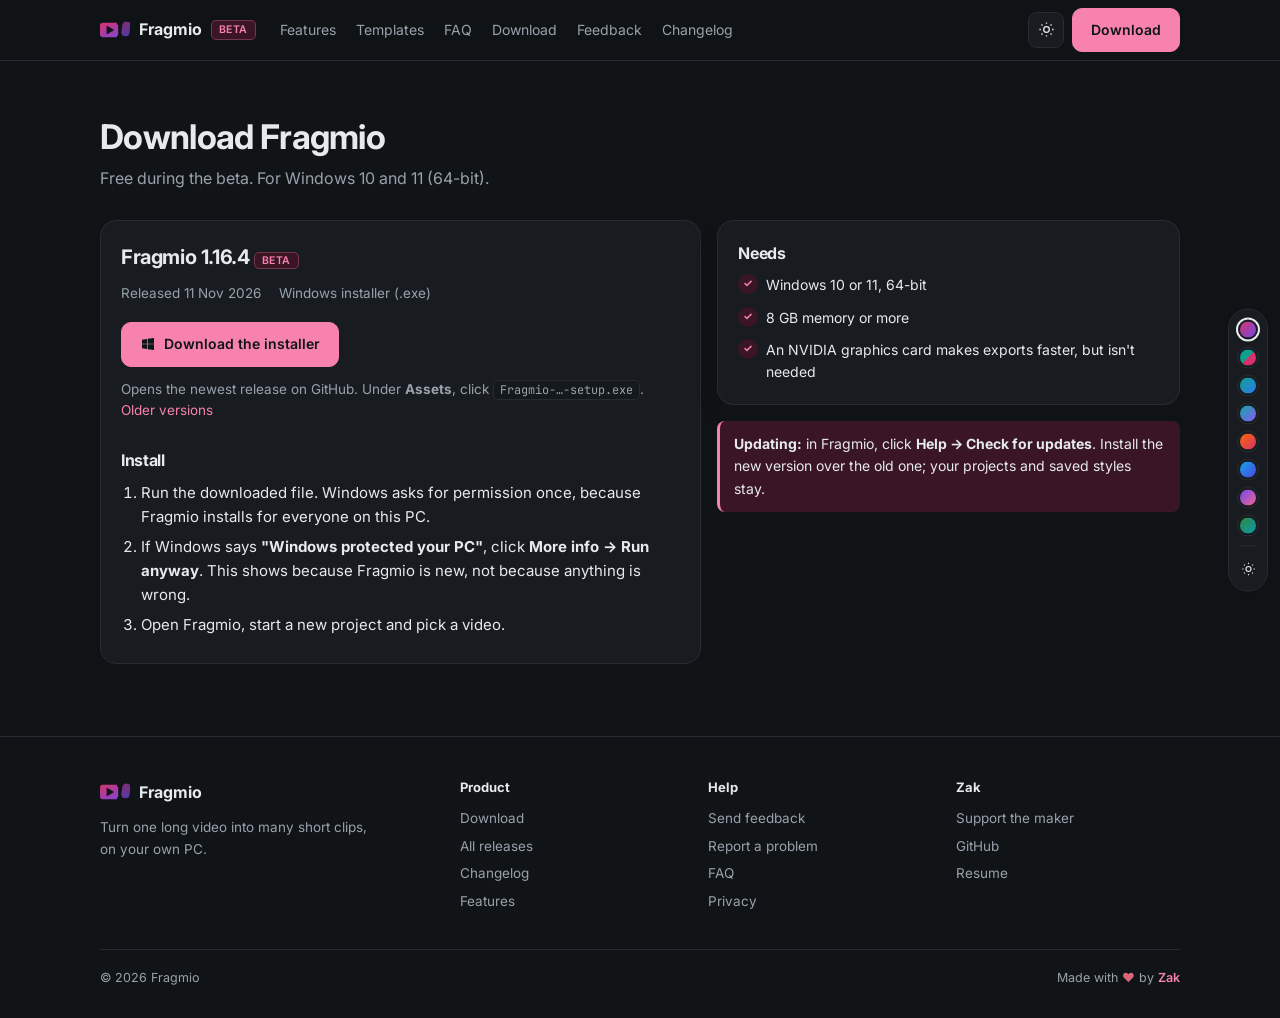
==== commit 7fd177e8: "fix changes" ====
--- a/download.html
+++ b/download.html
@@ -18,8 +18,8 @@
 <header class="nav"><div class="w">
  <a class="logo" href="/"><svg class="lg" width="30" height="30" viewBox="10 22 84 56" aria-hidden="true"><defs><linearGradient id="lg1" x1="0" y1="0" x2="1" y2="1"><stop offset="0" style="stop-color:var(--g1)"/><stop offset="1" style="stop-color:var(--g2)"/></linearGradient><mask id="lm1"><rect width="100" height="100" fill="#fff"/><circle cx="64" cy="30" r="7" fill="#000"/><circle cx="64" cy="70" r="7" fill="#000"/><path d="M30 40V60L47 50Z" fill="#000" stroke="#000" stroke-width="3" stroke-linejoin="round"/></mask><clipPath id="la1"><rect width="61" height="100"/></clipPath><clipPath id="lb1"><rect x="67" width="33" height="100"/></clipPath></defs><g mask="url(#lm1)"><rect x="10" y="30" width="80" height="40" rx="8" fill="url(#lg1)" clip-path="url(#la1)"/></g><g transform="translate(4 -3) rotate(8 78 50)"><g mask="url(#lm1)"><rect x="10" y="30" width="80" height="40" rx="8" fill="url(#lg1)" opacity=".7" clip-path="url(#lb1)"/></g></g></svg>Fragmio <span class="beta" data-channel>BETA</span></a>
  <nav><a href="/#features">Features</a><a href="/#templates">Templates</a><a href="/#faq">FAQ</a><a href="/download">Download</a><a href="/feedback">Feedback</a><a data-releases href="#">Changelog</a></nav>
- <div class="r"><button class="icon-btn" id="theme" aria-label="Switch light or dark"><svg class="i-moon" viewBox="0 0 24 24" fill="none" stroke="currentColor" stroke-width="1.8"><path d="M21 12.8A9 9 0 1 1 11.2 3a7 7 0 0 0 9.8 9.8z"/></svg><svg class="i-sun" viewBox="0 0 24 24" fill="none" stroke="currentColor" stroke-width="1.8"><circle cx="12" cy="12" r="4"/><path d="M12 2v2M12 20v2M4.9 4.9l1.4 1.4M17.7 17.7l1.4 1.4M2 12h2M20 12h2M4.9 19.1l1.4-1.4M17.7 6.3l1.4-1.4"/></svg></button><a class="btn" href="/download">Download</a></div>
-</div></header>
+ <div class="r"><button class="icon-btn" id="theme" aria-label="Switch light or dark"><svg class="i-moon" viewBox="0 0 24 24" fill="none" stroke="currentColor" stroke-width="1.8"><path d="M21 12.8A9 9 0 1 1 11.2 3a7 7 0 0 0 9.8 9.8z"/></svg><svg class="i-sun" viewBox="0 0 24 24" fill="none" stroke="currentColor" stroke-width="1.8"><circle cx="12" cy="12" r="4"/><path d="M12 2v2M12 20v2M4.9 4.9l1.4 1.4M17.7 17.7l1.4 1.4M2 12h2M20 12h2M4.9 19.1l1.4-1.4M17.7 6.3l1.4-1.4"/></svg></button><a class="btn" href="/download">Download</a><button class="icon-btn menu-btn" id="menuBtn" aria-label="Open menu" aria-expanded="false" aria-controls="mnav"><svg viewBox="0 0 24 24" fill="none" stroke="currentColor" stroke-width="1.8" stroke-linecap="round"><path class="l1" d="M4 7h16"/><path class="l2" d="M4 12h16"/><path class="l3" d="M4 17h16"/></svg></button></div>
+</div><nav class="mnav" id="mnav" hidden><a href="/#features">Features</a><a href="/#templates">Templates</a><a href="/#faq">FAQ</a><a href="/download">Download</a><a href="/feedback">Feedback</a><a data-releases href="#">Changelog</a><a class="btn" href="/download">Download for Windows</a></nav></header>
 <main>
 <section class="page w">
  <h1>Download Fragmio</h1><p class="lead">Free<span data-prerelease-only> during the beta</span>. For Windows 10 and 11 (64-bit).</p>
--- a/styles.css
+++ b/styles.css
@@ -1,169 +1,1825 @@
-:root{--bg:#F6F7F8;--bg2:#EEF0F2;--card:#FFFFFF;--text:#1C2126;--muted:#5D6670;--line:#E1E4E8;--a:#0E9F8E;--a2:#38C6B3;--asoft:#E2F6F3;--g1:#0E9F8E;--g2:#2E7BF2;--fb1:#0B6F66;--fb2:#1D5FC4;--ok:#3E7A55;
---ui:#FFFFFF;--ui2:#F3F5F7;--uiline:#E3E6EA;--uitext:#1C2126;--uimuted:#7A838C;--stage:#E9ECEF;--shadow:0 30px 80px rgba(28,33,38,.14)}
-:root[data-theme=dark]{--bg:#111417;--bg2:#15191C;--card:#181C20;--text:#E7EAED;--muted:#98A2AC;--line:#262C32;--a:#F783AC;--a2:#F06595;--asoft:#3A1625;--ok:#8CCB98;
---ui:#16191D;--ui2:#1B1F24;--uiline:#2A3037;--uitext:#E7EAED;--uimuted:#7F8A94;--stage:#0E1012;--shadow:0 30px 80px rgba(0,0,0,.55)}
-*{box-sizing:border-box}html{-webkit-text-size-adjust:100%;scroll-behavior:smooth}body{margin:0;background:var(--bg);color:var(--text);font:15px/1.6 Inter,"Segoe UI",system-ui,sans-serif;-webkit-font-smoothing:antialiased;transition:background .2s,color .2s}
-a{color:inherit;text-decoration:none}p{margin:0}h1,h2,h3{margin:0;letter-spacing:-.02em}
-.w{max-width:1120px;margin:0 auto;padding:0 20px}
-.btn{display:inline-flex;align-items:center;gap:8px;padding:10px 18px;border-radius:10px;font-weight:600;font-size:14px;background:var(--a);color:#fff;border:1px solid var(--a);cursor:pointer}
-:root[data-theme=dark] .btn{color:#0F1418}.btn.ghost,:root[data-theme=dark] .btn.ghost{background:var(--card);color:var(--text);border-color:var(--line)}.btn svg{width:16px;height:16px}
-.eyebrow{font-size:13px;font-weight:600;color:var(--a);margin-bottom:10px;display:block}
-.muted{color:var(--muted)}
+:root {
+  --bg: #f6f7f8;
+  --bg2: #eef0f2;
+  --card: #ffffff;
+  --text: #1c2126;
+  --muted: #5d6670;
+  --line: #e1e4e8;
+  --a: #0e9f8e;
+  --a2: #38c6b3;
+  --asoft: #e2f6f3;
+  --g1: #0e9f8e;
+  --g2: #2e7bf2;
+  --fb1: #0b6f66;
+  --fb2: #1d5fc4;
+  --ok: #3e7a55;
+  --ui: #ffffff;
+  --ui2: #f3f5f7;
+  --uiline: #e3e6ea;
+  --uitext: #1c2126;
+  --uimuted: #7a838c;
+  --stage: #e9ecef;
+  --shadow: 0 30px 80px rgba(28, 33, 38, 0.14);
+}
+:root[data-theme="dark"] {
+  --bg: #111417;
+  --bg2: #15191c;
+  --card: #181c20;
+  --text: #e7eaed;
+  --muted: #98a2ac;
+  --line: #262c32;
+  --a: #f783ac;
+  --a2: #f06595;
+  --asoft: #3a1625;
+  --ok: #8ccb98;
+  --ui: #16191d;
+  --ui2: #1b1f24;
+  --uiline: #2a3037;
+  --uitext: #e7eaed;
+  --uimuted: #7f8a94;
+  --stage: #0e1012;
+  --shadow: 0 30px 80px rgba(0, 0, 0, 0.55);
+}
+* {
+  box-sizing: border-box;
+}
+html {
+  -webkit-text-size-adjust: 100%;
+  scroll-behavior: smooth;
+}
+body {
+  margin: 0;
+  background: var(--bg);
+  color: var(--text);
+  font:
+    15px/1.6 Inter,
+    "Segoe UI",
+    system-ui,
+    sans-serif;
+  -webkit-font-smoothing: antialiased;
+  transition:
+    background 0.2s,
+    color 0.2s;
+}
+a {
+  color: inherit;
+  text-decoration: none;
+}
+p {
+  margin: 0;
+}
+h1,
+h2,
+h3 {
+  margin: 0;
+  letter-spacing: -0.02em;
+}
+.w {
+  max-width: 1120px;
+  margin: 0 auto;
+  padding: 0 20px;
+}
+.btn {
+  display: inline-flex;
+  align-items: center;
+  gap: 8px;
+  padding: 10px 18px;
+  border-radius: 10px;
+  font-weight: 600;
+  font-size: 14px;
+  background: var(--a);
+  color: #fff;
+  border: 1px solid var(--a);
+  cursor: pointer;
+}
+:root[data-theme="dark"] .btn {
+  color: #0f1418;
+}
+.btn.ghost,
+:root[data-theme="dark"] .btn.ghost {
+  background: var(--card);
+  color: var(--text);
+  border-color: var(--line);
+}
+.btn svg {
+  width: 16px;
+  height: 16px;
+}
+.eyebrow {
+  font-size: 13px;
+  font-weight: 600;
+  color: var(--a);
+  margin-bottom: 10px;
+  display: block;
+}
+.muted {
+  color: var(--muted);
+}
 /* nav */
-.nav{position:sticky;top:0;z-index:20;background:color-mix(in srgb,var(--bg) 82%,transparent);backdrop-filter:blur(12px);border-bottom:1px solid var(--line)}
-.nav .w{display:flex;align-items:center;gap:24px;height:60px}.logo{display:flex;align-items:center;gap:9px;font-weight:700;font-size:16px}.logo .lg{width:30px;height:auto}
-.beta{font-size:10.5px;font-weight:600;letter-spacing:.04em;padding:1px 7px;border-radius:5px;color:var(--a);background:var(--asoft);border:1px solid color-mix(in srgb,var(--a) 30%,transparent)}
-.nav nav{display:flex;gap:20px;font-size:14px;color:var(--muted)}.nav nav a:hover{color:var(--text)}
-.nav .r{margin-left:auto;display:flex;gap:8px;align-items:center}
-.icon-btn{width:36px;height:36px;border-radius:9px;border:1px solid var(--line);background:var(--card);display:grid;place-items:center;cursor:pointer;color:var(--text)}.icon-btn svg{width:17px;height:17px}
+.nav {
+  position: sticky;
+  top: 0;
+  z-index: 20;
+  background: color-mix(in srgb, var(--bg) 82%, transparent);
+  backdrop-filter: blur(12px);
+  border-bottom: 1px solid var(--line);
+}
+.nav .w {
+  display: flex;
+  align-items: center;
+  gap: 24px;
+  height: 60px;
+}
+.logo {
+  display: flex;
+  align-items: center;
+  gap: 9px;
+  font-weight: 700;
+  font-size: 16px;
+}
+.logo .lg {
+  width: 30px;
+  height: auto;
+}
+.beta {
+  font-size: 10.5px;
+  font-weight: 600;
+  letter-spacing: 0.04em;
+  padding: 1px 7px;
+  border-radius: 5px;
+  color: var(--a);
+  background: var(--asoft);
+  border: 1px solid color-mix(in srgb, var(--a) 30%, transparent);
+}
+.nav nav {
+  display: flex;
+  gap: 20px;
+  font-size: 14px;
+  color: var(--muted);
+}
+.nav nav a:hover {
+  color: var(--text);
+}
+.nav .r {
+  margin-left: auto;
+  display: flex;
+  gap: 8px;
+  align-items: center;
+}
+.icon-btn {
+  width: 36px;
+  height: 36px;
+  border-radius: 9px;
+  border: 1px solid var(--line);
+  background: var(--card);
+  display: grid;
+  place-items: center;
+  cursor: pointer;
+  color: var(--text);
+}
+.icon-btn svg {
+  width: 17px;
+  height: 17px;
+}
 /* hero */
-.hero{text-align:center;padding:64px 0 36px}
-.pill{display:inline-flex;gap:8px;align-items:center;font-size:12.5px;color:var(--muted);background:var(--card);border:1px solid var(--line);padding:5px 12px;border-radius:999px}.pill i{width:7px;height:7px;border-radius:50%;background:var(--ok)}
-.hero h1{font-size:44px;line-height:1.12;font-weight:700;margin:20px auto 16px;max-width:17ch}.hero h1 span{color:var(--a)}
-.ratios{display:flex;gap:8px;justify-content:center;flex-wrap:wrap;margin-bottom:18px}.ratios span{display:inline-flex;align-items:center;gap:7px;font-size:13px;font-weight:500;padding:5px 11px;border-radius:8px;background:var(--card);border:1px solid var(--line)}
-.ratios b{display:inline-block;border:1.5px solid var(--a);border-radius:2px}
-.hero p.sub{max-width:54ch;margin:0 auto 24px;color:var(--muted);font-size:16px}
-.cta{display:flex;gap:10px;justify-content:center;flex-wrap:wrap}
-.trust{display:flex;gap:20px;justify-content:center;flex-wrap:wrap;margin-top:22px;font-size:13px;color:var(--muted)}.trust span::before{content:"✓";color:var(--ok);margin-right:6px;font-weight:700}
+.hero {
+  text-align: center;
+  padding: 64px 0 36px;
+}
+.pill {
+  display: inline-flex;
+  gap: 8px;
+  align-items: center;
+  font-size: 12.5px;
+  color: var(--muted);
+  background: var(--card);
+  border: 1px solid var(--line);
+  padding: 5px 12px;
+  border-radius: 999px;
+}
+.pill i {
+  width: 7px;
+  height: 7px;
+  border-radius: 50%;
+  background: var(--ok);
+}
+.hero h1 {
+  font-size: 44px;
+  line-height: 1.12;
+  font-weight: 700;
+  margin: 20px auto 16px;
+  max-width: 17ch;
+}
+.hero h1 span {
+  color: var(--a);
+}
+.ratios {
+  display: flex;
+  gap: 8px;
+  justify-content: center;
+  flex-wrap: wrap;
+  margin-bottom: 18px;
+}
+.ratios span {
+  display: inline-flex;
+  align-items: center;
+  gap: 7px;
+  font-size: 13px;
+  font-weight: 500;
+  padding: 5px 11px;
+  border-radius: 8px;
+  background: var(--card);
+  border: 1px solid var(--line);
+}
+.ratios b {
+  display: inline-block;
+  border: 1.5px solid var(--a);
+  border-radius: 2px;
+}
+.hero p.sub {
+  max-width: 54ch;
+  margin: 0 auto 24px;
+  color: var(--muted);
+  font-size: 16px;
+}
+.cta {
+  display: flex;
+  gap: 10px;
+  justify-content: center;
+  flex-wrap: wrap;
+}
+.trust {
+  display: flex;
+  gap: 20px;
+  justify-content: center;
+  flex-wrap: wrap;
+  margin-top: 22px;
+  font-size: 13px;
+  color: var(--muted);
+}
+.trust span::before {
+  content: "✓";
+  color: var(--ok);
+  margin-right: 6px;
+  font-weight: 700;
+}
 /* app mock */
-.shot{margin:40px auto 0;max-width:1060px}
-.win{border-radius:14px;overflow:hidden;background:var(--ui);border:1px solid var(--uiline);box-shadow:var(--shadow);text-align:left;font-size:11px;color:var(--uitext)}
-.tb{display:flex;align-items:center;gap:14px;height:34px;padding:0 12px;border-bottom:1px solid var(--uiline);background:var(--ui2)}.tb .lg{width:22px;height:auto}.tb .m{display:flex;gap:12px;color:var(--uimuted)}.tb .t{margin:0 auto;color:var(--uimuted);font-family:"JetBrains Mono",monospace;font-size:10.5px}.tb .x{display:flex;gap:14px;color:var(--uimuted)}
-.tb .exp{background:var(--a);color:#fff;padding:3px 10px;border-radius:6px;font-weight:600}:root[data-theme=dark] .tb .exp{color:#0F1418}
-.body{display:grid;grid-template-columns:1fr 290px;height:390px}
-.stagewrap{display:flex;flex-direction:column;border-right:1px solid var(--uiline)}
-.sbar{display:flex;align-items:center;gap:8px;padding:8px 10px;border-bottom:1px solid var(--uiline)}.seg{display:flex;background:var(--ui2);border:1px solid var(--uiline);border-radius:7px;padding:2px}.seg span{padding:3px 9px;border-radius:5px;color:var(--uimuted)}.seg span.on{background:var(--a);color:#fff}:root[data-theme=dark] .seg span.on{color:#0F1418}
-.sel{border:1px solid var(--uiline);border-radius:6px;padding:3px 8px;color:var(--uimuted)}
-.stage{flex:1;background:var(--stage);display:grid;place-items:center;position:relative}
-.vid{width:70%;aspect-ratio:16/9;border-radius:4px;position:relative;overflow:hidden;background:linear-gradient(135deg,var(--g1) 0%,color-mix(in srgb,var(--g2) 55%,#fff) 45%,var(--g2) 100%)}
-.vid .p1,.vid .p2{position:absolute;bottom:0;width:22%;height:70%;border-radius:40% 40% 0 0;background:rgba(28,33,38,.55)}.vid .p1{left:18%}.vid .p2{right:18%}
-.vid .box{position:absolute;top:0;height:100%;border:2px solid #fff;box-shadow:0 0 0 999px rgba(0,0,0,.38)}.vid .box::after{content:"1";position:absolute;left:4px;top:4px;font-size:10px;font-weight:700;color:#fff;background:var(--a);border-radius:4px;padding:0 5px}
-.side{display:flex;flex-direction:column;background:var(--ui)}
-.tabs{display:grid;grid-template-columns:repeat(5,1fr);border-bottom:1px solid var(--uiline)}.tabs span{text-align:center;padding:8px 0;color:var(--uimuted);font-size:10px}.tabs span.on{color:var(--uitext);box-shadow:inset 0 -2px var(--a)}
-.ins{padding:12px;display:flex;flex-direction:column;gap:10px}.lab{color:var(--uimuted);font-size:10px}
-.chips{display:flex;gap:4px;flex-wrap:wrap}.chips span{padding:3px 7px;border:1px solid var(--uiline);border-radius:5px;color:var(--uimuted)}.chips span.on{border-color:var(--a);color:var(--uitext);background:color-mix(in srgb,var(--a) 14%,transparent)}
-.thumbs{display:grid;grid-template-columns:repeat(4,1fr);gap:6px}.thumbs i{aspect-ratio:9/16;border-radius:5px;background:linear-gradient(160deg,var(--g1),var(--g2))}.thumbs i:nth-child(2){background:linear-gradient(160deg,#1C2126 50%,var(--g1) 50%)}.thumbs i:nth-child(3){background:linear-gradient(160deg,var(--asoft),color-mix(in srgb,var(--g2) 55%,#fff))}.thumbs i:nth-child(4){background:linear-gradient(160deg,var(--a),#111417)}.thumbs i:first-child{outline:2px solid var(--a);outline-offset:1px}
-.list .it{display:flex;gap:8px;align-items:center;padding:6px;border-radius:6px}.list .it.on{background:var(--ui2)}.list .n{width:16px;height:16px;border-radius:4px;background:var(--a);color:#fff;font-size:9px;font-weight:700;display:grid;place-items:center}.list small{color:var(--uimuted);margin-left:auto;font-family:"JetBrains Mono",monospace;font-size:9.5px}
-.tl{border-top:1px solid var(--uiline);padding:8px 10px 10px;display:grid;gap:5px;background:var(--ui)}
-.ruler{height:12px;background:repeating-linear-gradient(90deg,var(--uiline) 0 1px,transparent 1px 40px);opacity:.9}
-.track{position:relative;height:30px;border-radius:5px;background:var(--ui2);overflow:hidden}.track i{position:absolute;top:0;bottom:0;width:7%;background:linear-gradient(135deg,var(--g1),var(--g2));opacity:.45}
-.clip{position:absolute;top:2px;bottom:2px;border-radius:4px;border:2px solid var(--a);background:color-mix(in srgb,var(--a) 22%,transparent)}.clip b{position:absolute;left:4px;top:2px;font-size:9px;color:#fff;background:var(--a);border-radius:3px;padding:0 4px}
-.wave{height:22px;border-radius:5px;background:var(--ui2);-webkit-mask:repeating-linear-gradient(90deg,#000 0 2px,transparent 2px 4px);mask:repeating-linear-gradient(90deg,#000 0 2px,transparent 2px 4px);position:relative}.wave::before{content:"";position:absolute;inset:3px 0;background:var(--a2);opacity:.6;clip-path:polygon(0 50%,5% 20%,10% 70%,15% 30%,20% 60%,25% 10%,30% 80%,35% 40%,40% 55%,45% 15%,50% 75%,55% 35%,60% 65%,65% 20%,70% 70%,75% 30%,80% 60%,85% 25%,90% 70%,95% 40%,100% 50%,100% 100%,0 100%)}
-.head{position:absolute;top:-2px;bottom:-2px;width:2px;background:#E25C5C;left:44%}
-.cap{margin-top:12px;text-align:center;font-size:12.5px;color:var(--muted)}
+.shot {
+  margin: 40px auto 0;
+  max-width: 1060px;
+}
+.win {
+  border-radius: 14px;
+  overflow: hidden;
+  background: var(--ui);
+  border: 1px solid var(--uiline);
+  box-shadow: var(--shadow);
+  text-align: left;
+  font-size: 11px;
+  color: var(--uitext);
+}
+.tb {
+  display: flex;
+  align-items: center;
+  gap: 14px;
+  height: 34px;
+  padding: 0 12px;
+  border-bottom: 1px solid var(--uiline);
+  background: var(--ui2);
+}
+.tb .lg {
+  width: 22px;
+  height: auto;
+}
+.tb .m {
+  display: flex;
+  gap: 12px;
+  color: var(--uimuted);
+}
+.tb .t {
+  margin: 0 auto;
+  color: var(--uimuted);
+  font-family: "JetBrains Mono", monospace;
+  font-size: 10.5px;
+}
+.tb .x {
+  display: flex;
+  gap: 14px;
+  color: var(--uimuted);
+}
+.tb .exp {
+  background: var(--a);
+  color: #fff;
+  padding: 3px 10px;
+  border-radius: 6px;
+  font-weight: 600;
+}
+:root[data-theme="dark"] .tb .exp {
+  color: #0f1418;
+}
+.body {
+  display: grid;
+  grid-template-columns: 1fr 290px;
+  height: 390px;
+}
+.stagewrap {
+  display: flex;
+  flex-direction: column;
+  border-right: 1px solid var(--uiline);
+}
+.sbar {
+  display: flex;
+  align-items: center;
+  gap: 8px;
+  padding: 8px 10px;
+  border-bottom: 1px solid var(--uiline);
+}
+.seg {
+  display: flex;
+  background: var(--ui2);
+  border: 1px solid var(--uiline);
+  border-radius: 7px;
+  padding: 2px;
+}
+.seg span {
+  padding: 3px 9px;
+  border-radius: 5px;
+  color: var(--uimuted);
+}
+.seg span.on {
+  background: var(--a);
+  color: #fff;
+}
+:root[data-theme="dark"] .seg span.on {
+  color: #0f1418;
+}
+.sel {
+  border: 1px solid var(--uiline);
+  border-radius: 6px;
+  padding: 3px 8px;
+  color: var(--uimuted);
+}
+.stage {
+  flex: 1;
+  background: var(--stage);
+  display: grid;
+  place-items: center;
+  position: relative;
+}
+.vid {
+  width: 70%;
+  aspect-ratio: 16/9;
+  border-radius: 4px;
+  position: relative;
+  overflow: hidden;
+  background: linear-gradient(
+    135deg,
+    var(--g1) 0%,
+    color-mix(in srgb, var(--g2) 55%, #fff) 45%,
+    var(--g2) 100%
+  );
+}
+.vid .p1,
+.vid .p2 {
+  position: absolute;
+  bottom: 0;
+  width: 22%;
+  height: 70%;
+  border-radius: 40% 40% 0 0;
+  background: rgba(28, 33, 38, 0.55);
+}
+.vid .p1 {
+  left: 18%;
+}
+.vid .p2 {
+  right: 18%;
+}
+.vid .box {
+  position: absolute;
+  top: 0;
+  height: 100%;
+  border: 2px solid #fff;
+  box-shadow: 0 0 0 999px rgba(0, 0, 0, 0.38);
+}
+.vid .box::after {
+  content: "1";
+  position: absolute;
+  left: 4px;
+  top: 4px;
+  font-size: 10px;
+  font-weight: 700;
+  color: #fff;
+  background: var(--a);
+  border-radius: 4px;
+  padding: 0 5px;
+}
+.side {
+  display: flex;
+  flex-direction: column;
+  background: var(--ui);
+}
+.tabs {
+  display: grid;
+  grid-template-columns: repeat(5, 1fr);
+  border-bottom: 1px solid var(--uiline);
+}
+.tabs span {
+  text-align: center;
+  padding: 8px 0;
+  color: var(--uimuted);
+  font-size: 10px;
+}
+.tabs span.on {
+  color: var(--uitext);
+  box-shadow: inset 0 -2px var(--a);
+}
+.ins {
+  padding: 12px;
+  display: flex;
+  flex-direction: column;
+  gap: 10px;
+}
+.lab {
+  color: var(--uimuted);
+  font-size: 10px;
+}
+.chips {
+  display: flex;
+  gap: 4px;
+  flex-wrap: wrap;
+}
+.chips span {
+  padding: 3px 7px;
+  border: 1px solid var(--uiline);
+  border-radius: 5px;
+  color: var(--uimuted);
+}
+.chips span.on {
+  border-color: var(--a);
+  color: var(--uitext);
+  background: color-mix(in srgb, var(--a) 14%, transparent);
+}
+.thumbs {
+  display: grid;
+  grid-template-columns: repeat(4, 1fr);
+  gap: 6px;
+}
+.thumbs i {
+  aspect-ratio: 9/16;
+  border-radius: 5px;
+  background: linear-gradient(160deg, var(--g1), var(--g2));
+}
+.thumbs i:nth-child(2) {
+  background: linear-gradient(160deg, #1c2126 50%, var(--g1) 50%);
+}
+.thumbs i:nth-child(3) {
+  background: linear-gradient(
+    160deg,
+    var(--asoft),
+    color-mix(in srgb, var(--g2) 55%, #fff)
+  );
+}
+.thumbs i:nth-child(4) {
+  background: linear-gradient(160deg, var(--a), #111417);
+}
+.thumbs i:first-child {
+  outline: 2px solid var(--a);
+  outline-offset: 1px;
+}
+.list .it {
+  display: flex;
+  gap: 8px;
+  align-items: center;
+  padding: 6px;
+  border-radius: 6px;
+}
+.list .it.on {
+  background: var(--ui2);
+}
+.list .n {
+  width: 16px;
+  height: 16px;
+  border-radius: 4px;
+  background: var(--a);
+  color: #fff;
+  font-size: 9px;
+  font-weight: 700;
+  display: grid;
+  place-items: center;
+}
+.list small {
+  color: var(--uimuted);
+  margin-left: auto;
+  font-family: "JetBrains Mono", monospace;
+  font-size: 9.5px;
+}
+.tl {
+  border-top: 1px solid var(--uiline);
+  padding: 8px 10px 10px;
+  display: grid;
+  gap: 5px;
+  background: var(--ui);
+}
+.ruler {
+  height: 12px;
+  background: repeating-linear-gradient(
+    90deg,
+    var(--uiline) 0 1px,
+    transparent 1px 40px
+  );
+  opacity: 0.9;
+}
+.track {
+  position: relative;
+  height: 30px;
+  border-radius: 5px;
+  background: var(--ui2);
+  overflow: hidden;
+}
+.track i {
+  position: absolute;
+  top: 0;
+  bottom: 0;
+  width: 7%;
+  background: linear-gradient(135deg, var(--g1), var(--g2));
+  opacity: 0.45;
+}
+.clip {
+  position: absolute;
+  top: 2px;
+  bottom: 2px;
+  border-radius: 4px;
+  border: 2px solid var(--a);
+  background: color-mix(in srgb, var(--a) 22%, transparent);
+}
+.clip b {
+  position: absolute;
+  left: 4px;
+  top: 2px;
+  font-size: 9px;
+  color: #fff;
+  background: var(--a);
+  border-radius: 3px;
+  padding: 0 4px;
+}
+.wave {
+  height: 22px;
+  border-radius: 5px;
+  background: var(--ui2);
+  -webkit-mask: repeating-linear-gradient(
+    90deg,
+    #000 0 2px,
+    transparent 2px 4px
+  );
+  mask: repeating-linear-gradient(90deg, #000 0 2px, transparent 2px 4px);
+  position: relative;
+}
+.wave::before {
+  content: "";
+  position: absolute;
+  inset: 3px 0;
+  background: var(--a2);
+  opacity: 0.6;
+  clip-path: polygon(
+    0 50%,
+    5% 20%,
+    10% 70%,
+    15% 30%,
+    20% 60%,
+    25% 10%,
+    30% 80%,
+    35% 40%,
+    40% 55%,
+    45% 15%,
+    50% 75%,
+    55% 35%,
+    60% 65%,
+    65% 20%,
+    70% 70%,
+    75% 30%,
+    80% 60%,
+    85% 25%,
+    90% 70%,
+    95% 40%,
+    100% 50%,
+    100% 100%,
+    0 100%
+  );
+}
+.head {
+  position: absolute;
+  top: -2px;
+  bottom: -2px;
+  width: 2px;
+  background: #e25c5c;
+  left: 44%;
+}
+.cap {
+  margin-top: 12px;
+  text-align: center;
+  font-size: 12.5px;
+  color: var(--muted);
+}
 /* platforms */
-.plat{padding:56px 0 8px}.plat h2{font-size:15px;font-weight:600;text-align:center;color:var(--muted);margin-bottom:18px;letter-spacing:0}
-.pgrid{display:grid;grid-template-columns:repeat(6,1fr);gap:10px}.pc{background:var(--card);border:1px solid var(--line);border-radius:12px;padding:12px;display:flex;gap:10px;align-items:center}
-.pc .r{flex:none;width:30px;height:30px;border-radius:8px;background:var(--asoft);display:grid;place-items:center}.pc .r b{display:block;border:1.6px solid var(--a);border-radius:2px}.pc strong{display:block;font-size:13px}.pc small{color:var(--muted);font-size:12px}
+.plat {
+  padding: 56px 0 8px;
+}
+.plat h2 {
+  font-size: 15px;
+  font-weight: 600;
+  text-align: center;
+  color: var(--muted);
+  margin-bottom: 18px;
+  letter-spacing: 0;
+}
+.pgrid {
+  display: grid;
+  grid-template-columns: repeat(6, 1fr);
+  gap: 10px;
+}
+.pc {
+  background: var(--card);
+  border: 1px solid var(--line);
+  border-radius: 12px;
+  padding: 12px;
+  display: flex;
+  gap: 10px;
+  align-items: center;
+}
+.pc .r {
+  flex: none;
+  width: 30px;
+  height: 30px;
+  border-radius: 8px;
+  background: var(--asoft);
+  display: grid;
+  place-items: center;
+}
+.pc .r b {
+  display: block;
+  border: 1.6px solid var(--a);
+  border-radius: 2px;
+}
+.pc strong {
+  display: block;
+  font-size: 13px;
+}
+.pc small {
+  color: var(--muted);
+  font-size: 12px;
+}
 /* features */
-.feat{padding:72px 0;border-top:1px solid var(--line)}.feat.alt{background:var(--bg2)}
-.fg{display:grid;grid-template-columns:1fr 1.1fr;gap:56px;align-items:center}.fg.rev .tx{order:2}
-.fg h2{font-size:32px;line-height:1.18;font-weight:700;margin-bottom:12px}.fg .tx>p{color:var(--muted);margin-bottom:18px;max-width:46ch}
-.points{list-style:none;padding:0;margin:0;display:grid;gap:10px}.points li{display:grid;grid-template-columns:20px 1fr;gap:8px;font-size:14px}.points li::before{content:"✓";width:20px;height:20px;border-radius:50%;background:var(--asoft);color:var(--a);display:grid;place-items:center;font-size:11px;font-weight:700}.points b{font-weight:600}
-.panel{background:var(--card);border:1px solid var(--line);border-radius:16px;padding:20px;box-shadow:0 10px 30px rgba(0,0,0,.05)}
-.kbd{display:inline-block;font-family:"JetBrains Mono",monospace;font-size:12px;padding:1px 7px;border-radius:5px;border:1px solid var(--line);border-bottom-width:2px;background:var(--card)}
+.feat {
+  padding: 72px 0;
+  border-top: 1px solid var(--line);
+}
+.feat.alt {
+  background: var(--bg2);
+}
+.fg {
+  display: grid;
+  grid-template-columns: 1fr 1.1fr;
+  gap: 56px;
+  align-items: center;
+}
+.fg.rev .tx {
+  order: 2;
+}
+.fg h2 {
+  font-size: 32px;
+  line-height: 1.18;
+  font-weight: 700;
+  margin-bottom: 12px;
+}
+.fg .tx > p {
+  color: var(--muted);
+  margin-bottom: 18px;
+  max-width: 46ch;
+}
+.points {
+  list-style: none;
+  padding: 0;
+  margin: 0;
+  display: grid;
+  gap: 10px;
+}
+.points li {
+  display: grid;
+  grid-template-columns: 20px 1fr;
+  gap: 8px;
+  font-size: 14px;
+}
+.points li::before {
+  content: "✓";
+  width: 20px;
+  height: 20px;
+  border-radius: 50%;
+  background: var(--asoft);
+  color: var(--a);
+  display: grid;
+  place-items: center;
+  font-size: 11px;
+  font-weight: 700;
+}
+.points b {
+  font-weight: 600;
+}
+.panel {
+  background: var(--card);
+  border: 1px solid var(--line);
+  border-radius: 16px;
+  padding: 20px;
+  box-shadow: 0 10px 30px rgba(0, 0, 0, 0.05);
+}
+.kbd {
+  display: inline-block;
+  font-family: "JetBrains Mono", monospace;
+  font-size: 12px;
+  padding: 1px 7px;
+  border-radius: 5px;
+  border: 1px solid var(--line);
+  border-bottom-width: 2px;
+  background: var(--card);
+}
 /* mark panel */
-.markp .track{height:44px}.markp .wave{height:30px}.keys{display:flex;gap:10px;margin-top:14px;flex-wrap:wrap;font-size:13px;color:var(--muted)}
+.markp .track {
+  height: 44px;
+}
+.markp .wave {
+  height: 30px;
+}
+.keys {
+  display: flex;
+  gap: 10px;
+  margin-top: 14px;
+  flex-wrap: wrap;
+  font-size: 13px;
+  color: var(--muted);
+}
 /* layouts */
-.lays{display:grid;grid-template-columns:repeat(4,1fr);gap:12px}.lay{text-align:center;font-size:12.5px;color:var(--muted)}.lay .ph{aspect-ratio:9/16;border-radius:10px;background:#1C2126;padding:5px;display:grid;gap:4px;margin-bottom:8px;border:1px solid var(--line)}
-.lay .ph i{border-radius:5px;background:linear-gradient(135deg,var(--g1),var(--g2))}.lay .ph.bg{background:linear-gradient(160deg,var(--a),color-mix(in srgb,var(--g2) 55%,#fff));place-items:center}.lay .ph.bg i{width:100%;aspect-ratio:16/9;box-shadow:0 6px 16px rgba(0,0,0,.3)}
-.lay.on .ph{outline:2px solid var(--a);outline-offset:2px}.lay.on{color:var(--text);font-weight:600}
+.lays {
+  display: grid;
+  grid-template-columns: repeat(4, 1fr);
+  gap: 12px;
+}
+.lay {
+  text-align: center;
+  font-size: 12.5px;
+  color: var(--muted);
+}
+.lay .ph {
+  aspect-ratio: 9/16;
+  border-radius: 10px;
+  background: #1c2126;
+  padding: 5px;
+  display: grid;
+  gap: 4px;
+  margin-bottom: 8px;
+  border: 1px solid var(--line);
+}
+.lay .ph i {
+  border-radius: 5px;
+  background: linear-gradient(135deg, var(--g1), var(--g2));
+}
+.lay .ph.bg {
+  background: linear-gradient(
+    160deg,
+    var(--a),
+    color-mix(in srgb, var(--g2) 55%, #fff)
+  );
+  place-items: center;
+}
+.lay .ph.bg i {
+  width: 100%;
+  aspect-ratio: 16/9;
+  box-shadow: 0 6px 16px rgba(0, 0, 0, 0.3);
+}
+.lay.on .ph {
+  outline: 2px solid var(--a);
+  outline-offset: 2px;
+}
+.lay.on {
+  color: var(--text);
+  font-weight: 600;
+}
 /* text demo */
-.demo{display:grid;grid-template-columns:1fr 240px;gap:20px;align-items:center}
-.phone{aspect-ratio:9/16;border-radius:22px;background:linear-gradient(170deg,var(--g1),color-mix(in srgb,var(--g2) 45%,#fff) 55%,var(--g2));position:relative;overflow:hidden;border:6px solid #1C2126;box-shadow:0 20px 50px rgba(0,0,0,.25)}
-.phone .ppl{position:absolute;bottom:0;left:22%;width:56%;height:46%;border-radius:45% 45% 0 0;background:rgba(28,33,38,.5)}
-.cap-out{position:absolute;left:8%;right:8%;top:16%;text-align:center;font-weight:800;font-size:19px;line-height:1.15;color:#fff;transition:all .2s}
-.cap-out.hook{text-shadow:0 2px 0 #000,0 0 12px rgba(0,0,0,.5);text-transform:uppercase}.cap-out.hook em{font-style:normal;color:#FFD84D}
-.cap-out.box span{background:#fff;color:#1C2126;padding:2px 6px;box-decoration-break:clone;-webkit-box-decoration-break:clone;line-height:1.6}.cap-out.box em{font-style:normal;color:var(--a)}
-.cap-out.clean{font-weight:600;font-size:17px;-webkit-text-stroke:0;text-shadow:0 1px 8px rgba(0,0,0,.45)}.cap-out.clean em{font-style:normal;text-decoration:underline;text-decoration-color:#FFD84D;text-underline-offset:4px}
-.cap-out.script{font-family:Georgia,serif;font-style:italic;font-weight:600;font-size:21px;text-shadow:0 2px 10px rgba(0,0,0,.4)}.cap-out.script em{color:#FFD9C7}
-.ctl input{width:100%;padding:10px 12px;border-radius:9px;border:1px solid var(--line);background:var(--bg);color:var(--text);font:inherit;margin:6px 0 14px}
-.styles{display:flex;gap:6px;flex-wrap:wrap}.styles button{font:500 13px Inter,system-ui;padding:6px 11px;border-radius:8px;border:1px solid var(--line);background:var(--bg);color:var(--text);cursor:pointer}.styles button.on{border-color:var(--a);background:var(--asoft);color:var(--a)}
-.hint{font-size:12.5px;color:var(--muted);margin-top:12px}
+.demo {
+  display: grid;
+  grid-template-columns: 1fr 240px;
+  gap: 20px;
+  align-items: center;
+}
+.phone {
+  aspect-ratio: 9/16;
+  border-radius: 22px;
+  background: linear-gradient(
+    170deg,
+    var(--g1),
+    color-mix(in srgb, var(--g2) 45%, #fff) 55%,
+    var(--g2)
+  );
+  position: relative;
+  overflow: hidden;
+  border: 6px solid #1c2126;
+  box-shadow: 0 20px 50px rgba(0, 0, 0, 0.25);
+}
+.phone .ppl {
+  position: absolute;
+  bottom: 0;
+  left: 22%;
+  width: 56%;
+  height: 46%;
+  border-radius: 45% 45% 0 0;
+  background: rgba(28, 33, 38, 0.5);
+}
+.cap-out {
+  position: absolute;
+  left: 8%;
+  right: 8%;
+  top: 16%;
+  text-align: center;
+  font-weight: 800;
+  font-size: 19px;
+  line-height: 1.15;
+  color: #fff;
+  transition: all 0.2s;
+}
+.cap-out.hook {
+  text-shadow:
+    0 2px 0 #000,
+    0 0 12px rgba(0, 0, 0, 0.5);
+  text-transform: uppercase;
+}
+.cap-out.hook em {
+  font-style: normal;
+  color: #ffd84d;
+}
+.cap-out.box span {
+  background: #fff;
+  color: #1c2126;
+  padding: 2px 6px;
+  box-decoration-break: clone;
+  -webkit-box-decoration-break: clone;
+  line-height: 1.6;
+}
+.cap-out.box em {
+  font-style: normal;
+  color: var(--a);
+}
+.cap-out.clean {
+  font-weight: 600;
+  font-size: 17px;
+  -webkit-text-stroke: 0;
+  text-shadow: 0 1px 8px rgba(0, 0, 0, 0.45);
+}
+.cap-out.clean em {
+  font-style: normal;
+  text-decoration: underline;
+  text-decoration-color: #ffd84d;
+  text-underline-offset: 4px;
+}
+.cap-out.script {
+  font-family: Georgia, serif;
+  font-style: italic;
+  font-weight: 600;
+  font-size: 21px;
+  text-shadow: 0 2px 10px rgba(0, 0, 0, 0.4);
+}
+.cap-out.script em {
+  color: #ffd9c7;
+}
+.ctl input {
+  width: 100%;
+  padding: 10px 12px;
+  border-radius: 9px;
+  border: 1px solid var(--line);
+  background: var(--bg);
+  color: var(--text);
+  font: inherit;
+  margin: 6px 0 14px;
+}
+.styles {
+  display: flex;
+  gap: 6px;
+  flex-wrap: wrap;
+}
+.styles button {
+  font:
+    500 13px Inter,
+    system-ui;
+  padding: 6px 11px;
+  border-radius: 8px;
+  border: 1px solid var(--line);
+  background: var(--bg);
+  color: var(--text);
+  cursor: pointer;
+}
+.styles button.on {
+  border-color: var(--a);
+  background: var(--asoft);
+  color: var(--a);
+}
+.hint {
+  font-size: 12.5px;
+  color: var(--muted);
+  margin-top: 12px;
+}
 /* templates */
-.tpls{display:grid;grid-template-columns:repeat(5,1fr);gap:10px}.tp{aspect-ratio:9/16;border-radius:10px;position:relative;overflow:hidden;border:1px solid var(--line)}.tp span{position:absolute;left:8%;right:8%;font-weight:800;font-size:10px;text-align:center;color:#fff;line-height:1.2}
+.tpls {
+  display: grid;
+  grid-template-columns: repeat(5, 1fr);
+  gap: 10px;
+}
+.tp {
+  aspect-ratio: 9/16;
+  border-radius: 10px;
+  position: relative;
+  overflow: hidden;
+  border: 1px solid var(--line);
+}
+.tp span {
+  position: absolute;
+  left: 8%;
+  right: 8%;
+  font-weight: 800;
+  font-size: 10px;
+  text-align: center;
+  color: #fff;
+  line-height: 1.2;
+}
 /* export */
-.exp-rows{display:grid;gap:12px}.er{display:grid;grid-template-columns:32px 1fr auto;gap:10px;align-items:center;font-size:13px}.er .th{width:32px;aspect-ratio:9/16;border-radius:4px;background:linear-gradient(160deg,var(--g1),var(--g2))}.bar{height:6px;border-radius:3px;background:var(--bg2);overflow:hidden;margin-top:5px}.bar b{display:block;height:100%;background:var(--a);border-radius:3px}.er small{color:var(--muted);font-family:"JetBrains Mono",monospace;font-size:11.5px}
-.stats{display:grid;grid-template-columns:repeat(3,1fr);gap:12px;margin-top:16px}.stats div{border:1px solid var(--line);border-radius:10px;padding:10px 12px}.stats b{display:block;font-size:18px}.stats span{font-size:12px;color:var(--muted)}
+.exp-rows {
+  display: grid;
+  gap: 12px;
+}
+.er {
+  display: grid;
+  grid-template-columns: 32px 1fr auto;
+  gap: 10px;
+  align-items: center;
+  font-size: 13px;
+}
+.er .th {
+  width: 32px;
+  aspect-ratio: 9/16;
+  border-radius: 4px;
+  background: linear-gradient(160deg, var(--g1), var(--g2));
+}
+.bar {
+  height: 6px;
+  border-radius: 3px;
+  background: var(--bg2);
+  overflow: hidden;
+  margin-top: 5px;
+}
+.bar b {
+  display: block;
+  height: 100%;
+  background: var(--a);
+  border-radius: 3px;
+}
+.er small {
+  color: var(--muted);
+  font-family: "JetBrains Mono", monospace;
+  font-size: 11.5px;
+}
+.stats {
+  display: grid;
+  grid-template-columns: repeat(3, 1fr);
+  gap: 12px;
+  margin-top: 16px;
+}
+.stats div {
+  border: 1px solid var(--line);
+  border-radius: 10px;
+  padding: 10px 12px;
+}
+.stats b {
+  display: block;
+  font-size: 18px;
+}
+.stats span {
+  font-size: 12px;
+  color: var(--muted);
+}
 /* privacy */
-.priv{display:grid;grid-template-columns:repeat(4,1fr);gap:12px;margin-top:28px}.priv .panel{padding:18px}.priv h3{font-size:15px;margin:10px 0 4px}.priv p{font-size:13.5px;color:var(--muted)}.priv .ic{width:34px;height:34px;border-radius:9px;background:var(--asoft);color:var(--a);display:grid;place-items:center}.priv .ic svg{width:18px;height:18px}
-.center{text-align:center}.center h2{font-size:32px;font-weight:700;margin-bottom:10px}.center>p{color:var(--muted);max-width:52ch;margin:0 auto}
+.priv {
+  display: grid;
+  grid-template-columns: repeat(4, 1fr);
+  gap: 12px;
+  margin-top: 28px;
+}
+.priv .panel {
+  padding: 18px;
+}
+.priv h3 {
+  font-size: 15px;
+  margin: 10px 0 4px;
+}
+.priv p {
+  font-size: 13.5px;
+  color: var(--muted);
+}
+.priv .ic {
+  width: 34px;
+  height: 34px;
+  border-radius: 9px;
+  background: var(--asoft);
+  color: var(--a);
+  display: grid;
+  place-items: center;
+}
+.priv .ic svg {
+  width: 18px;
+  height: 18px;
+}
+.center {
+  text-align: center;
+}
+.center h2 {
+  font-size: 32px;
+  font-weight: 700;
+  margin-bottom: 10px;
+}
+.center > p {
+  color: var(--muted);
+  max-width: 52ch;
+  margin: 0 auto;
+}
 /* faq */
-.faq{max-width:760px;margin:28px auto 0}.faq details{border-bottom:1px solid var(--line);padding:16px 0}.faq summary{cursor:pointer;font-weight:600;list-style:none;display:flex;justify-content:space-between;gap:16px}.faq summary::after{content:"+";color:var(--muted);font-weight:400;font-size:18px;line-height:1}.faq details[open] summary::after{content:"–"}.faq details p{margin-top:8px;color:var(--muted);font-size:14.5px}
+.faq {
+  max-width: 760px;
+  margin: 28px auto 0;
+}
+.faq details {
+  border-bottom: 1px solid var(--line);
+  padding: 16px 0;
+}
+.faq summary {
+  cursor: pointer;
+  font-weight: 600;
+  list-style: none;
+  display: flex;
+  justify-content: space-between;
+  gap: 16px;
+}
+.faq summary::after {
+  content: "+";
+  color: var(--muted);
+  font-weight: 400;
+  font-size: 18px;
+  line-height: 1;
+}
+.faq details[open] summary::after {
+  content: "–";
+}
+.faq details p {
+  margin-top: 8px;
+  color: var(--muted);
+  font-size: 14.5px;
+}
 /* final */
-.final{padding:72px 0}.fbox{border-radius:20px;padding:48px 24px;text-align:center;background:linear-gradient(135deg,var(--fb1),var(--a));color:#fff}.fbox h2{font-size:32px;font-weight:700;margin-bottom:10px}.fbox p{color:#C9D5E0;margin-bottom:22px}.fbox .btn{background:#fff;color:#1C2126;border-color:#fff}.fbox small{display:block;margin-top:14px;color:#9FB2C4;font-size:12.5px}
-:root[data-theme=dark] .fbox{background:linear-gradient(135deg,#1B2633,#2A4157)}
-footer{border-top:1px solid var(--line);padding:40px 0 30px;font-size:13.5px}.fcols{display:grid;grid-template-columns:1.5fr repeat(3,1fr);gap:24px}.fcols h4{font-size:13px;margin:0 0 10px}.fcols a{display:block;color:var(--muted);margin:6px 0}.fcols a:hover{color:var(--text)}
-.fb{margin-top:30px;padding-top:18px;border-top:1px solid var(--line);display:flex;justify-content:space-between;flex-wrap:wrap;gap:10px;color:var(--muted);font-size:12.5px}.fb .heart{color:#D9667A}.fb a{color:var(--a);font-weight:600}
+.final {
+  padding: 72px 0;
+}
+.fbox {
+  border-radius: 20px;
+  padding: 48px 24px;
+  text-align: center;
+  background: linear-gradient(135deg, var(--fb1), var(--a));
+  color: #fff;
+}
+.fbox h2 {
+  font-size: 32px;
+  font-weight: 700;
+  margin-bottom: 10px;
+}
+.fbox p {
+  color: #c9d5e0;
+  margin-bottom: 22px;
+}
+.fbox .btn {
+  background: #fff;
+  color: #1c2126;
+  border-color: #fff;
+}
+.fbox small {
+  display: block;
+  margin-top: 14px;
+  color: #9fb2c4;
+  font-size: 12.5px;
+}
+:root[data-theme="dark"] .fbox {
+  background: linear-gradient(135deg, #1b2633, #2a4157);
+}
+footer {
+  border-top: 1px solid var(--line);
+  padding: 40px 0 30px;
+  font-size: 13.5px;
+}
+.fcols {
+  display: grid;
+  grid-template-columns: 1.5fr repeat(3, 1fr);
+  gap: 24px;
+}
+.fcols h4 {
+  font-size: 13px;
+  margin: 0 0 10px;
+}
+.fcols a {
+  display: block;
+  color: var(--muted);
+  margin: 6px 0;
+}
+.fcols a:hover {
+  color: var(--text);
+}
+.fb {
+  margin-top: 30px;
+  padding-top: 18px;
+  border-top: 1px solid var(--line);
+  display: flex;
+  justify-content: space-between;
+  flex-wrap: wrap;
+  gap: 10px;
+  color: var(--muted);
+  font-size: 12.5px;
+}
+.fb .heart {
+  color: #d9667a;
+}
+.fb a {
+  color: var(--a);
+  font-weight: 600;
+}
 
 /* ---- palettes (data-pal) ---- */
 
-
-:root[data-pal=teal]{--a:#0E9F8E;--a2:#38C6B3;--asoft:#E2F6F3;--g1:#0E9F8E;--g2:#2E7BF2;--fb1:#0B6F66;--fb2:#1D5FC4}
-:root[data-pal=teal][data-theme=dark]{--a:#4FD6C4;--asoft:#12302C;--fb1:#0B3F3A;--fb2:#16366E}
-:root[data-pal=berry]{--a:#D6336C;--a2:#F06595;--asoft:#FCE7EF;--g1:#D6336C;--g2:#7048E8;--fb1:#9C1D4F;--fb2:#5B30C2}
-:root[data-pal=berry][data-theme=dark]{--a:#F783AC;--asoft:#3A1625;--fb1:#5E1330;--fb2:#35206E}
+:root[data-pal="teal"] {
+  --a: #0e9f8e;
+  --a2: #38c6b3;
+  --asoft: #e2f6f3;
+  --g1: #0e9f8e;
+  --g2: #2e7bf2;
+  --fb1: #0b6f66;
+  --fb2: #1d5fc4;
+}
+:root[data-pal="teal"][data-theme="dark"] {
+  --a: #4fd6c4;
+  --asoft: #12302c;
+  --fb1: #0b3f3a;
+  --fb2: #16366e;
+}
+:root[data-pal="berry"] {
+  --a: #d6336c;
+  --a2: #f06595;
+  --asoft: #fce7ef;
+  --g1: #d6336c;
+  --g2: #7048e8;
+  --fb1: #9c1d4f;
+  --fb2: #5b30c2;
+}
+:root[data-pal="berry"][data-theme="dark"] {
+  --a: #f783ac;
+  --asoft: #3a1625;
+  --fb1: #5e1330;
+  --fb2: #35206e;
+}
 /* Duo: teal in light, berry in dark */
-:root[data-pal=duo]{--a:#0E9F8E;--a2:#38C6B3;--asoft:#E2F6F3;--g1:#0E9F8E;--g2:#2E7BF2;--fb1:#0B6F66;--fb2:#1D5FC4}
-:root[data-pal=duo][data-theme=dark]{--a:#F783AC;--a2:#F06595;--asoft:#3A1625;--g1:#F06595;--g2:#8B6CF0;--fb1:#5E1330;--fb2:#35206E}
-:root[data-pal=aurora]{--a:#0D9488;--a2:#8B5CF6;--asoft:#E6F6F4;--g1:#0EA5A4;--g2:#8B5CF6;--fb1:#0F766E;--fb2:#6D28D9}
-:root[data-pal=aurora][data-theme=dark]{--a:#5EEAD4;--asoft:#132E2C;--g1:#2DD4BF;--g2:#A78BFA;--fb1:#0F3D3A;--fb2:#3B1F75}
-:root[data-pal=sunset]{--a:#E8590C;--a2:#E64980;--asoft:#FFF0E6;--g1:#F76707;--g2:#D6336C;--fb1:#C2410C;--fb2:#BE185D}
-:root[data-pal=sunset][data-theme=dark]{--a:#FF922B;--asoft:#3A2112;--g1:#FF922B;--g2:#F06595;--fb1:#6B2410;--fb2:#5E1338}
-:root[data-pal=ocean]{--a:#0B7BD6;--a2:#5C7CFA;--asoft:#E5F2FC;--g1:#0EA5E9;--g2:#4F46E5;--fb1:#075985;--fb2:#3730A3}
-:root[data-pal=ocean][data-theme=dark]{--a:#4DABF7;--asoft:#11263A;--g1:#38BDF8;--g2:#818CF8;--fb1:#0B3550;--fb2:#26246B}
-:root[data-pal=grape]{--a:#7048E8;--a2:#CC5DE8;--asoft:#F0EBFF;--g1:#7048E8;--g2:#F06595;--fb1:#5432C9;--fb2:#B02A79}
-:root[data-pal=grape][data-theme=dark]{--a:#9775FA;--asoft:#251C42;--g1:#9775FA;--g2:#F783AC;--fb1:#2E1F6E;--fb2:#5E1838}
-:root[data-pal=forest]{--a:#2F9E44;--a2:#94D82D;--asoft:#EAF6EC;--g1:#2B8A3E;--g2:#1098AD;--fb1:#1E6B30;--fb2:#0C6B7A}
-:root[data-pal=forest][data-theme=dark]{--a:#69DB7C;--asoft:#14301B;--g1:#69DB7C;--g2:#3BC9DB;--fb1:#123D1E;--fb2:#0B3D45}
-.hero h1 span{background:linear-gradient(90deg,var(--g1),var(--g2));-webkit-background-clip:text;background-clip:text;color:transparent}
-.fbox,:root[data-theme=dark] .fbox{background:linear-gradient(135deg,var(--fb1),var(--fb2))}.fbox p{color:rgba(255,255,255,.82)}.fbox small{color:rgba(255,255,255,.65)}
-.pill i{background:var(--a)}
-.vid,.thumbs i:first-child,.er .th:first-child,.lay .ph i{background:linear-gradient(135deg,var(--g1),var(--g2))}
+:root[data-pal="duo"] {
+  --a: #0e9f8e;
+  --a2: #38c6b3;
+  --asoft: #e2f6f3;
+  --g1: #0e9f8e;
+  --g2: #2e7bf2;
+  --fb1: #0b6f66;
+  --fb2: #1d5fc4;
+}
+:root[data-pal="duo"][data-theme="dark"] {
+  --a: #f783ac;
+  --a2: #f06595;
+  --asoft: #3a1625;
+  --g1: #f06595;
+  --g2: #8b6cf0;
+  --fb1: #5e1330;
+  --fb2: #35206e;
+}
+:root[data-pal="aurora"] {
+  --a: #0d9488;
+  --a2: #8b5cf6;
+  --asoft: #e6f6f4;
+  --g1: #0ea5a4;
+  --g2: #8b5cf6;
+  --fb1: #0f766e;
+  --fb2: #6d28d9;
+}
+:root[data-pal="aurora"][data-theme="dark"] {
+  --a: #5eead4;
+  --asoft: #132e2c;
+  --g1: #2dd4bf;
+  --g2: #a78bfa;
+  --fb1: #0f3d3a;
+  --fb2: #3b1f75;
+}
+:root[data-pal="sunset"] {
+  --a: #e8590c;
+  --a2: #e64980;
+  --asoft: #fff0e6;
+  --g1: #f76707;
+  --g2: #d6336c;
+  --fb1: #c2410c;
+  --fb2: #be185d;
+}
+:root[data-pal="sunset"][data-theme="dark"] {
+  --a: #ff922b;
+  --asoft: #3a2112;
+  --g1: #ff922b;
+  --g2: #f06595;
+  --fb1: #6b2410;
+  --fb2: #5e1338;
+}
+:root[data-pal="ocean"] {
+  --a: #0b7bd6;
+  --a2: #5c7cfa;
+  --asoft: #e5f2fc;
+  --g1: #0ea5e9;
+  --g2: #4f46e5;
+  --fb1: #075985;
+  --fb2: #3730a3;
+}
+:root[data-pal="ocean"][data-theme="dark"] {
+  --a: #4dabf7;
+  --asoft: #11263a;
+  --g1: #38bdf8;
+  --g2: #818cf8;
+  --fb1: #0b3550;
+  --fb2: #26246b;
+}
+:root[data-pal="grape"] {
+  --a: #7048e8;
+  --a2: #cc5de8;
+  --asoft: #f0ebff;
+  --g1: #7048e8;
+  --g2: #f06595;
+  --fb1: #5432c9;
+  --fb2: #b02a79;
+}
+:root[data-pal="grape"][data-theme="dark"] {
+  --a: #9775fa;
+  --asoft: #251c42;
+  --g1: #9775fa;
+  --g2: #f783ac;
+  --fb1: #2e1f6e;
+  --fb2: #5e1838;
+}
+:root[data-pal="forest"] {
+  --a: #2f9e44;
+  --a2: #94d82d;
+  --asoft: #eaf6ec;
+  --g1: #2b8a3e;
+  --g2: #1098ad;
+  --fb1: #1e6b30;
+  --fb2: #0c6b7a;
+}
+:root[data-pal="forest"][data-theme="dark"] {
+  --a: #69db7c;
+  --asoft: #14301b;
+  --g1: #69db7c;
+  --g2: #3bc9db;
+  --fb1: #123d1e;
+  --fb2: #0b3d45;
+}
+.hero h1 span {
+  background: linear-gradient(90deg, var(--g1), var(--g2));
+  -webkit-background-clip: text;
+  background-clip: text;
+  color: transparent;
+}
+.fbox,
+:root[data-theme="dark"] .fbox {
+  background: linear-gradient(135deg, var(--fb1), var(--fb2));
+}
+.fbox p {
+  color: rgba(255, 255, 255, 0.82);
+}
+.fbox small {
+  color: rgba(255, 255, 255, 0.65);
+}
+.pill i {
+  background: var(--a);
+}
+.vid,
+.thumbs i:first-child,
+.er .th:first-child,
+.lay .ph i {
+  background: linear-gradient(135deg, var(--g1), var(--g2));
+}
 
 /* ---- motion ---- */
-.hero h1 span{background-size:200% 100%;animation:sheen 6s ease-in-out infinite}
-@keyframes sheen{0%,100%{background-position:0% 50%}50%{background-position:100% 50%}}
-.rot{display:inline-block;transition:opacity .35s,transform .35s,filter .35s}.rot.out{opacity:0;transform:translateY(.35em);filter:blur(4px)}
-.hero .pill,.hero h1,.hero .ratios,.hero .sub,.hero .cta,.hero .trust,.shot{animation:rise .8s cubic-bezier(.2,.7,.1,1) both}
-.hero h1{animation-delay:.06s}.hero .ratios{animation-delay:.14s}.hero .sub{animation-delay:.2s}.hero .cta{animation-delay:.26s}.hero .trust{animation-delay:.32s}.shot{animation-delay:.4s}
-@keyframes rise{from{opacity:0;transform:translateY(14px)}to{opacity:1;transform:none}}
-.shot .head{animation:play 9s linear infinite}@keyframes play{from{left:2%}to{left:96%}}
-.shot .clip{animation:pop .5s cubic-bezier(.2,.9,.3,1.3) both}.shot .clip:nth-of-type(1){animation-delay:1s}.shot .clip:nth-of-type(2){animation-delay:1.4s}.shot .clip:nth-of-type(3){animation-delay:1.8s}
-@keyframes pop{from{opacity:0;transform:scaleX(.2)}to{opacity:1;transform:none}}
-.shot .vid .box{animation:drift 7s ease-in-out infinite alternate}.shot .vid .box+.box{animation-delay:-3s}@keyframes drift{from{transform:translateX(-6%)}to{transform:translateX(6%)}}
-.btn{transition:transform .15s,box-shadow .2s,filter .2s}.btn:hover{transform:translateY(-1px);box-shadow:0 8px 22px color-mix(in srgb,var(--a) 35%,transparent)}
-.hero .btn:not(.ghost){background:linear-gradient(90deg,var(--g1),var(--g2));border:0}
-.reveal{opacity:0;transform:translateY(22px);transition:opacity .7s,transform .7s cubic-bezier(.2,.7,.1,1)}.reveal.in{opacity:1;transform:none}
-.pc{transition:transform .2s,border-color .2s}.pc:hover{transform:translateY(-3px);border-color:var(--a)}
-.tp{transition:transform .3s}.tp:hover{transform:translateY(-6px) rotate(-1.5deg)}
-.bar b{transition:width 1.4s cubic-bezier(.2,.7,.1,1)}.exp-rows:not(.in) .bar b{width:0!important}
-.glow{position:absolute;inset:auto 0 0;height:60%;background:radial-gradient(50% 60% at 50% 100%,color-mix(in srgb,var(--g2) 22%,transparent),transparent);pointer-events:none;z-index:-1}
-.hero{position:relative;z-index:0}
-@media (prefers-reduced-motion: reduce){.hero h1 span,.shot .head,.shot .vid .box{animation:none}.reveal{opacity:1;transform:none}}
-@media(max-width:960px){.nav nav{display:none}.body{grid-template-columns:1fr}.side{display:none}.pgrid{grid-template-columns:repeat(3,1fr)}.fg,.demo{grid-template-columns:1fr;gap:28px}.fg.rev .tx{order:0}.priv{grid-template-columns:1fr 1fr}.tpls{grid-template-columns:repeat(3,1fr)}.fcols{grid-template-columns:1fr 1fr}.demo .phone{max-width:240px;margin:0 auto}}
-@media(max-width:560px){.hero h1{font-size:32px}.fg h2,.center h2,.fbox h2{font-size:25px}.body{height:250px}.pgrid,.priv{grid-template-columns:1fr 1fr}.sbar .sel,.tb .m,.tb .x{display:none}.lays{grid-template-columns:repeat(2,1fr)}.nav .r .btn{display:none}}
-@media (prefers-reduced-motion: reduce){*{transition:none!important}}
+.hero h1 span {
+  background-size: 200% 100%;
+  animation: sheen 6s ease-in-out infinite;
+}
+@keyframes sheen {
+  0%,
+  100% {
+    background-position: 0% 50%;
+  }
+  50% {
+    background-position: 100% 50%;
+  }
+}
+.rot {
+  display: inline-block;
+  transition:
+    opacity 0.35s,
+    transform 0.35s,
+    filter 0.35s;
+}
+.rot.out {
+  opacity: 0;
+  transform: translateY(0.35em);
+  filter: blur(4px);
+}
+.hero .pill,
+.hero h1,
+.hero .ratios,
+.hero .sub,
+.hero .cta,
+.hero .trust,
+.shot {
+  animation: rise 0.8s cubic-bezier(0.2, 0.7, 0.1, 1) both;
+}
+.hero h1 {
+  animation-delay: 0.06s;
+}
+.hero .ratios {
+  animation-delay: 0.14s;
+}
+.hero .sub {
+  animation-delay: 0.2s;
+}
+.hero .cta {
+  animation-delay: 0.26s;
+}
+.hero .trust {
+  animation-delay: 0.32s;
+}
+.shot {
+  animation-delay: 0.4s;
+}
+@keyframes rise {
+  from {
+    opacity: 0;
+    transform: translateY(14px);
+  }
+  to {
+    opacity: 1;
+    transform: none;
+  }
+}
+.shot .head {
+  animation: play 9s linear infinite;
+}
+@keyframes play {
+  from {
+    left: 2%;
+  }
+  to {
+    left: 96%;
+  }
+}
+.shot .clip {
+  animation: pop 0.5s cubic-bezier(0.2, 0.9, 0.3, 1.3) both;
+}
+.shot .clip:nth-of-type(1) {
+  animation-delay: 1s;
+}
+.shot .clip:nth-of-type(2) {
+  animation-delay: 1.4s;
+}
+.shot .clip:nth-of-type(3) {
+  animation-delay: 1.8s;
+}
+@keyframes pop {
+  from {
+    opacity: 0;
+    transform: scaleX(0.2);
+  }
+  to {
+    opacity: 1;
+    transform: none;
+  }
+}
+.shot .vid .box {
+  animation: drift 7s ease-in-out infinite alternate;
+}
+.shot .vid .box + .box {
+  animation-delay: -3s;
+}
+@keyframes drift {
+  from {
+    transform: translateX(-6%);
+  }
+  to {
+    transform: translateX(6%);
+  }
+}
+.btn {
+  transition:
+    transform 0.15s,
+    box-shadow 0.2s,
+    filter 0.2s;
+}
+.btn:hover {
+  transform: translateY(-1px);
+  box-shadow: 0 8px 22px color-mix(in srgb, var(--a) 35%, transparent);
+}
+.hero .btn:not(.ghost) {
+  background: linear-gradient(90deg, var(--g1), var(--g2));
+  border: 0;
+}
+.reveal {
+  opacity: 0;
+  transform: translateY(22px);
+  transition:
+    opacity 0.7s,
+    transform 0.7s cubic-bezier(0.2, 0.7, 0.1, 1);
+}
+.reveal.in {
+  opacity: 1;
+  transform: none;
+}
+.pc {
+  transition:
+    transform 0.2s,
+    border-color 0.2s;
+}
+.pc:hover {
+  transform: translateY(-3px);
+  border-color: var(--a);
+}
+.tp {
+  transition: transform 0.3s;
+}
+.tp:hover {
+  transform: translateY(-6px) rotate(-1.5deg);
+}
+.bar b {
+  transition: width 1.4s cubic-bezier(0.2, 0.7, 0.1, 1);
+}
+.exp-rows:not(.in) .bar b {
+  width: 0 !important;
+}
+.glow {
+  position: absolute;
+  inset: auto 0 0;
+  height: 60%;
+  background: radial-gradient(
+    50% 60% at 50% 100%,
+    color-mix(in srgb, var(--g2) 22%, transparent),
+    transparent
+  );
+  pointer-events: none;
+  z-index: -1;
+}
+.hero {
+  position: relative;
+  z-index: 0;
+}
+@media (prefers-reduced-motion: reduce) {
+  .hero h1 span,
+  .shot .head,
+  .shot .vid .box {
+    animation: none;
+  }
+  .reveal {
+    opacity: 1;
+    transform: none;
+  }
+}
+@media (max-width: 960px) {
+  .nav nav {
+    display: none;
+  }
+  .body {
+    grid-template-columns: 1fr;
+  }
+  .side {
+    display: none;
+  }
+  .pgrid {
+    grid-template-columns: repeat(3, 1fr);
+  }
+  .fg,
+  .demo {
+    grid-template-columns: 1fr;
+    gap: 28px;
+  }
+  .fg.rev .tx {
+    order: 0;
+  }
+  .priv {
+    grid-template-columns: 1fr 1fr;
+  }
+  .tpls {
+    grid-template-columns: repeat(3, 1fr);
+  }
+  .fcols {
+    grid-template-columns: 1fr 1fr;
+  }
+  .demo .phone {
+    max-width: 240px;
+    margin: 0 auto;
+  }
+}
+@media (max-width: 560px) {
+  .hero h1 {
+    font-size: 32px;
+  }
+  .fg h2,
+  .center h2,
+  .fbox h2 {
+    font-size: 25px;
+  }
+  .body {
+    height: 250px;
+  }
+  .pgrid,
+  .priv {
+    grid-template-columns: 1fr 1fr;
+  }
+  .sbar .sel,
+  .tb .m,
+  .tb .x {
+    display: none;
+  }
+  .lays {
+    grid-template-columns: repeat(2, 1fr);
+  }
+  .nav .r .btn {
+    display: none;
+  }
+}
+@media (prefers-reduced-motion: reduce) {
+  * {
+    transition: none !important;
+  }
+}
 
 /* ---- theme picker: vertical, middle right ---- */
-.picker{position:fixed;right:12px;top:50%;transform:translateY(-50%);z-index:50;display:flex;flex-direction:column;gap:8px;align-items:center;padding:10px 7px;border-radius:999px;background:var(--card);border:1px solid var(--line);box-shadow:0 10px 30px rgba(0,0,0,.15)}
-.picker button{width:20px;height:20px;border-radius:50%;border:2px solid var(--card);outline:1px solid var(--line);cursor:pointer;padding:0;position:relative}
-.picker button.on{outline:2px solid var(--text)}
-.picker button::after{content:attr(data-name);position:absolute;right:30px;top:50%;transform:translateY(-50%);white-space:nowrap;font:500 12px Inter,system-ui;color:var(--text);background:var(--card);border:1px solid var(--line);padding:3px 8px;border-radius:6px;opacity:0;pointer-events:none;transition:opacity .15s}
-.picker button:hover::after,.picker button:focus-visible::after{opacity:1}
-.picker hr{width:16px;border:0;border-top:1px solid var(--line);margin:2px 0}
-.picker .mode{width:24px;height:24px;border-radius:50%;border:0;outline:0;background:none;color:var(--text);display:grid;place-items:center}.picker .mode svg{width:15px;height:15px}
-@media(max-width:560px){.picker{right:8px;padding:8px 5px;gap:6px}.picker button{width:16px;height:16px}}
+.picker {
+  position: fixed;
+  right: 12px;
+  top: 50%;
+  transform: translateY(-50%);
+  z-index: 50;
+  display: flex;
+  flex-direction: column;
+  gap: 8px;
+  align-items: center;
+  padding: 10px 7px;
+  border-radius: 999px;
+  background: var(--card);
+  border: 1px solid var(--line);
+  box-shadow: 0 10px 30px rgba(0, 0, 0, 0.15);
+}
+.picker button {
+  width: 20px;
+  height: 20px;
+  border-radius: 50%;
+  border: 2px solid var(--card);
+  outline: 1px solid var(--line);
+  cursor: pointer;
+  padding: 0;
+  position: relative;
+}
+.picker button.on {
+  outline: 2px solid var(--text);
+}
+.picker button::after {
+  content: attr(data-name);
+  position: absolute;
+  right: 30px;
+  top: 50%;
+  transform: translateY(-50%);
+  white-space: nowrap;
+  font:
+    500 12px Inter,
+    system-ui;
+  color: var(--text);
+  background: var(--card);
+  border: 1px solid var(--line);
+  padding: 3px 8px;
+  border-radius: 6px;
+  opacity: 0;
+  pointer-events: none;
+  transition: opacity 0.15s;
+}
+.picker button:hover::after,
+.picker button:focus-visible::after {
+  opacity: 1;
+}
+.picker hr {
+  width: 16px;
+  border: 0;
+  border-top: 1px solid var(--line);
+  margin: 2px 0;
+}
+.picker .mode {
+  width: 24px;
+  height: 24px;
+  border-radius: 50%;
+  border: 0;
+  outline: 0;
+  background: none;
+  color: var(--text);
+  display: grid;
+  place-items: center;
+}
+.picker .mode svg {
+  width: 15px;
+  height: 15px;
+}
+@media (max-width: 560px) {
+  .picker {
+    right: 8px;
+    padding: 8px 5px;
+    gap: 6px;
+  }
+  .picker button {
+    width: 16px;
+    height: 16px;
+  }
+}
 /* ---- simple pages ---- */
-.page{padding:56px 0 72px}.page h1{font-size:34px;line-height:1.15;font-weight:700;margin:0 0 10px}.page .lead{color:var(--muted);font-size:16px;max-width:56ch;margin-bottom:28px}
-.two{display:grid;grid-template-columns:1.3fr 1fr;gap:16px}.stack{display:grid;gap:16px;align-content:start}
-.meta{display:flex;gap:18px;flex-wrap:wrap;color:var(--muted);font-size:13.5px;margin:10px 0 18px}
-ol.steps{padding-left:20px;margin:8px 0 0}ol.steps li{margin:6px 0}
-.note{border-left:3px solid var(--a);background:var(--asoft);border-radius:8px;padding:12px 14px;font-size:14px}
-.qr{width:200px;max-width:100%;aspect-ratio:1;border-radius:12px;background:#fff;border:1px solid var(--line);padding:10px;display:grid;place-items:center;color:#5D6670;font-size:12.5px;text-align:center}.qr img{width:100%;height:100%;object-fit:contain}
-.upi{font-family:"JetBrains Mono",monospace;font-size:13px;display:flex;gap:10px;align-items:center;margin-top:12px}
-.form-frame{width:100%;min-height:900px;border:0;border-radius:12px;background:var(--card)}
-.hidden{display:none!important}
-code{font-family:"JetBrains Mono",monospace;font-size:.88em;background:var(--bg2);border:1px solid var(--line);padding:1px 6px;border-radius:5px}
-@media(max-width:860px){.two{grid-template-columns:1fr}.page h1{font-size:28px}}
-.i-sun{display:none}:root[data-theme=dark] .i-sun{display:block}:root[data-theme=dark] .i-moon{display:none}
+.page {
+  padding-top: 56px;
+  padding-bottom: 72px;
+}
+.page h1 {
+  font-size: 34px;
+  line-height: 1.15;
+  font-weight: 700;
+  margin: 0 0 10px;
+}
+.page .lead {
+  color: var(--muted);
+  font-size: 16px;
+  max-width: 56ch;
+  margin-bottom: 28px;
+}
+.two {
+  display: grid;
+  grid-template-columns: 1.3fr 1fr;
+  gap: 16px;
+}
+.stack {
+  display: grid;
+  gap: 16px;
+  align-content: start;
+}
+.meta {
+  display: flex;
+  gap: 18px;
+  flex-wrap: wrap;
+  color: var(--muted);
+  font-size: 13.5px;
+  margin: 10px 0 18px;
+}
+ol.steps {
+  padding-left: 20px;
+  margin: 8px 0 0;
+}
+ol.steps li {
+  margin: 6px 0;
+}
+.note {
+  border-left: 3px solid var(--a);
+  background: var(--asoft);
+  border-radius: 8px;
+  padding: 12px 14px;
+  font-size: 14px;
+}
+.qr {
+  width: 200px;
+  max-width: 100%;
+  aspect-ratio: 1;
+  border-radius: 12px;
+  background: #fff;
+  border: 1px solid var(--line);
+  padding: 10px;
+  display: grid;
+  place-items: center;
+  color: #5d6670;
+  font-size: 12.5px;
+  text-align: center;
+}
+.qr img {
+  width: 100%;
+  height: 100%;
+  object-fit: contain;
+}
+.upi {
+  font-family: "JetBrains Mono", monospace;
+  font-size: 13px;
+  display: flex;
+  gap: 10px;
+  align-items: center;
+  margin-top: 12px;
+}
+.form-frame {
+  width: 100%;
+  min-height: 900px;
+  border: 0;
+  border-radius: 12px;
+  background: var(--card);
+}
+.hidden {
+  display: none !important;
+}
+code {
+  font-family: "JetBrains Mono", monospace;
+  font-size: 0.88em;
+  background: var(--bg2);
+  border: 1px solid var(--line);
+  padding: 1px 6px;
+  border-radius: 5px;
+}
+@media (max-width: 860px) {
+  .two {
+    grid-template-columns: 1fr;
+  }
+  .page h1 {
+    font-size: 28px;
+  }
+}
+.i-sun {
+  display: none;
+}
+:root[data-theme="dark"] .i-sun {
+  display: block;
+}
+:root[data-theme="dark"] .i-moon {
+  display: none;
+}
+.fcols a.logo {
+  display: flex;
+  align-items: center;
+  gap: 9px;
+  color: var(--text);
+  font-size: 16px;
+  margin: 0 0 10px;
+}
+.menu-btn {
+  display: none;
+}
+.nav .mnav {
+  display: none;
+}
+@media (max-width: 960px) {
+  .menu-btn {
+    display: grid;
+  }
+  .nav .mnav {
+    display: flex;
+    flex-direction: column;
+    gap: 2px;
+    padding: 8px 20px 16px;
+    border-top: 1px solid var(--line);
+    background: var(--bg);
+  }
+  .nav .mnav[hidden] {
+    display: none;
+  }
+  .nav .mnav a {
+    padding: 11px 4px;
+    font-size: 15px;
+    border-bottom: 1px solid var(--line);
+    color: var(--text);
+  }
+  .nav .mnav a.btn {
+    margin-top: 12px;
+    justify-content: center;
+    border: 0;
+    color: #fff;
+  }
+  :root[data-theme="dark"] .nav .mnav a.btn {
+    color: #0f1418;
+  }
+  .menu-btn path {
+    transition:
+      transform 0.2s,
+      opacity 0.2s;
+    transform-origin: 12px 12px;
+  }
+  .menu-btn[aria-expanded="true"] .l1 {
+    transform: translateY(5px) rotate(45deg);
+  }
+  .menu-btn[aria-expanded="true"] .l2 {
+    opacity: 0;
+  }
+  .menu-btn[aria-expanded="true"] .l3 {
+    transform: translateY(-5px) rotate(-45deg);
+  }
+}
